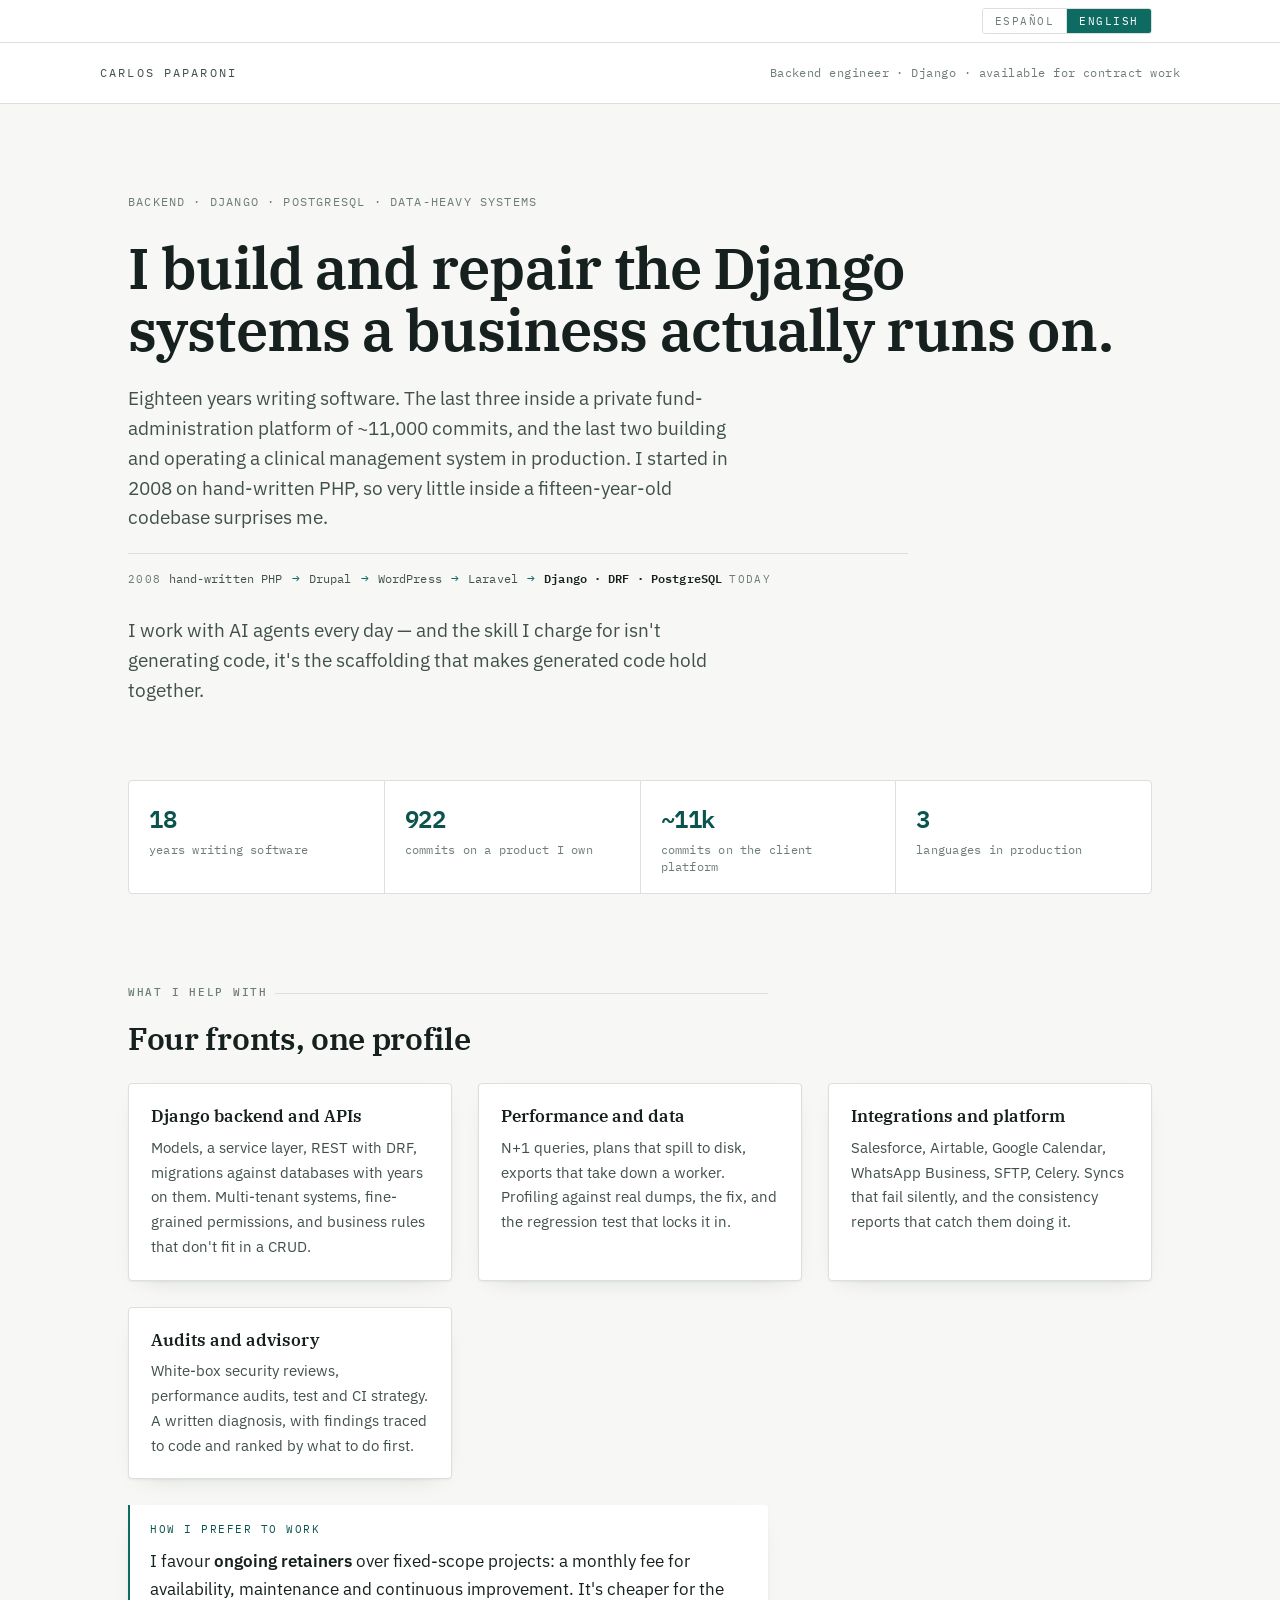
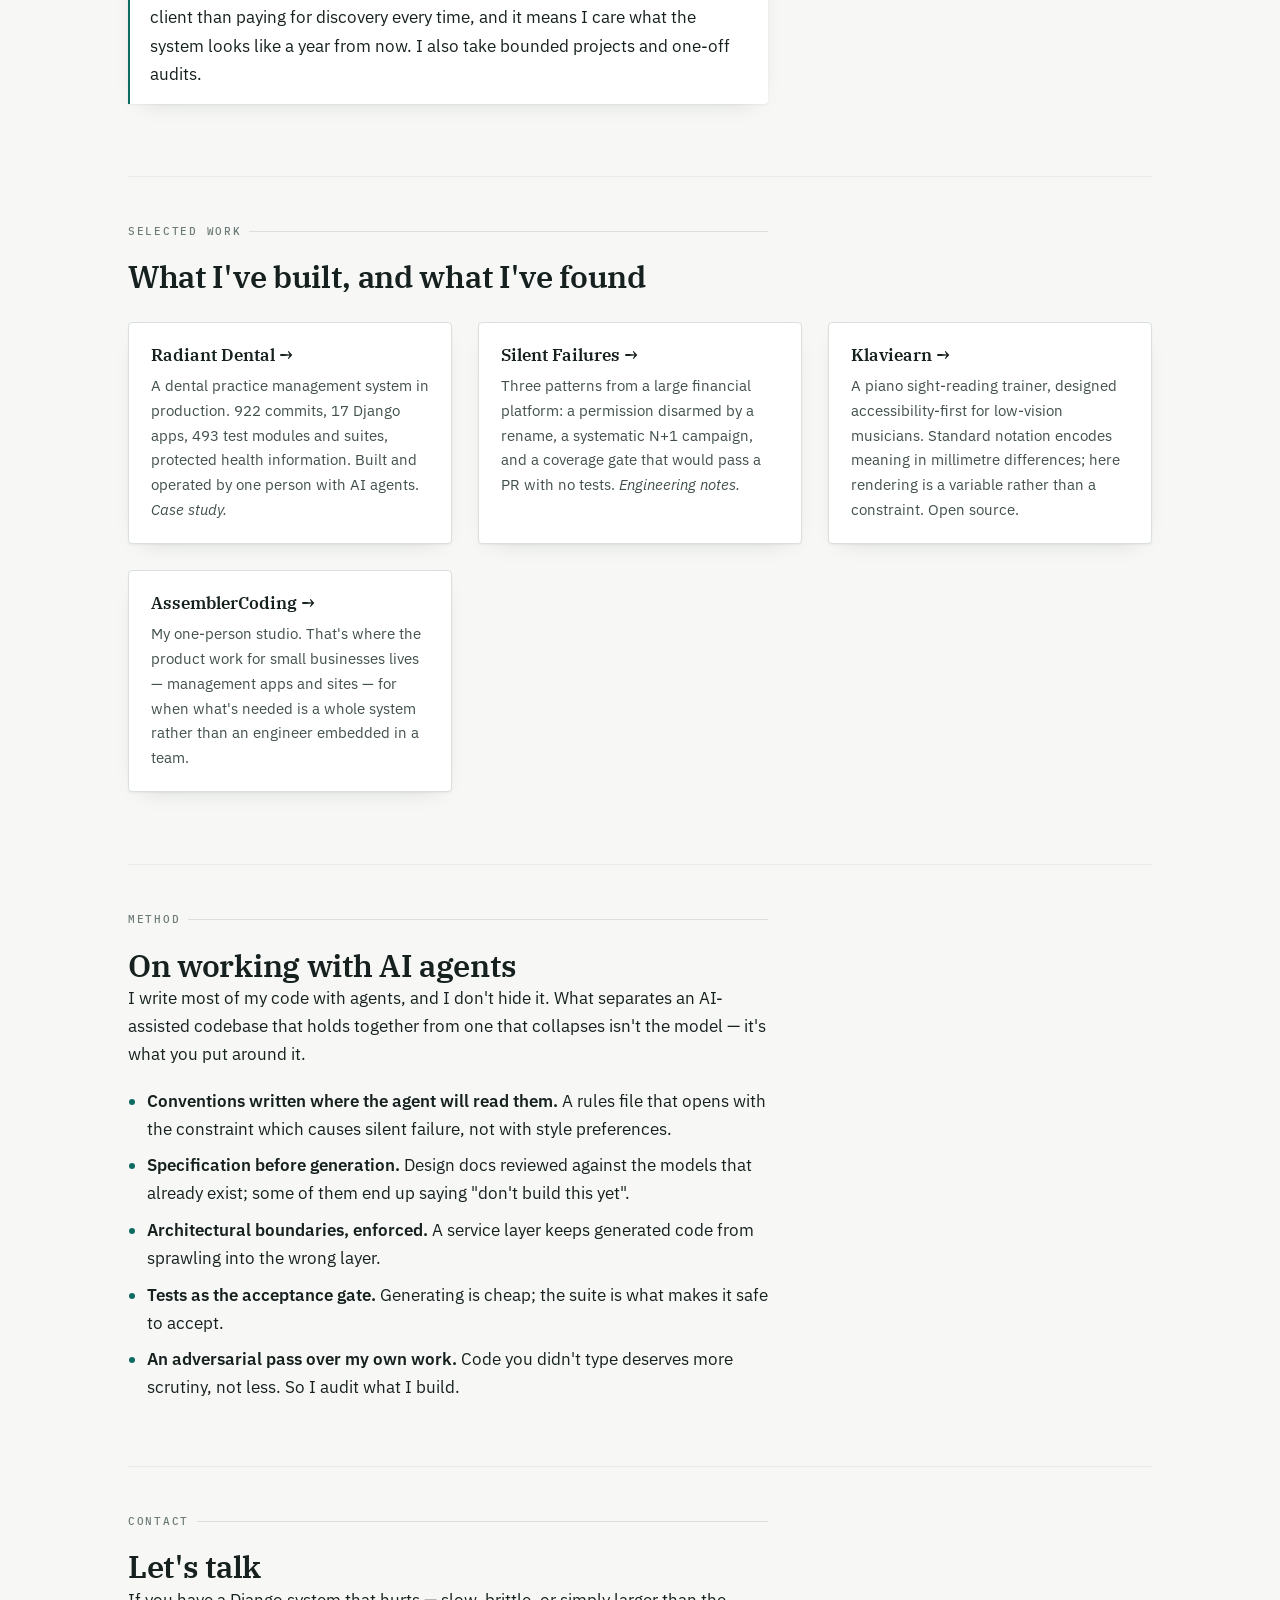
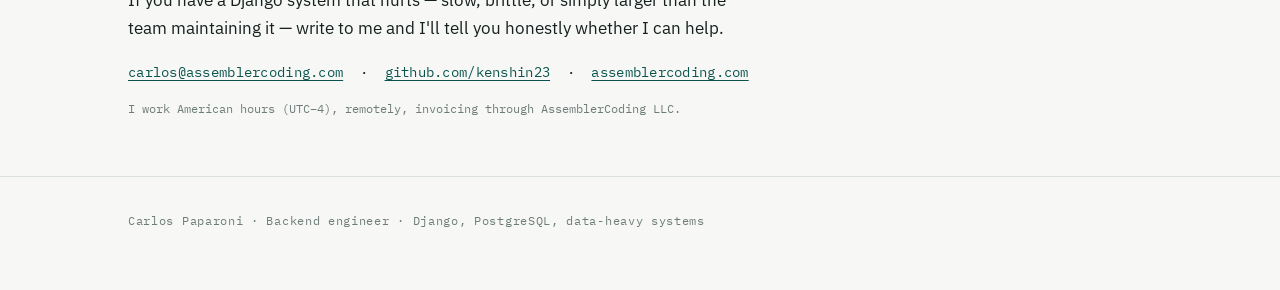
==== index.html @ 448b7d43 "Personal portfolio: site, Radiant Dental case study, Silent Failures notes" ====
<!doctype html>
<html lang="es">
<head>
<meta charset="utf-8">
<meta name="viewport" content="width=device-width, initial-scale=1">
<title>Carlos Paparoni — Ingeniero backend Django</title>
<meta name="description" content="Ingeniero backend con dieciocho años construyendo software: Django, PostgreSQL y sistemas con datos intensivos. Disponible para contratos y acompañamiento.">
<link rel="icon" href="data:image/svg+xml,%3Csvg%20xmlns%3D%22http%3A//www.w3.org/2000/svg%22%20viewBox%3D%220%200%20100%20100%22%3E%3Ctext%20y%3D%22.9em%22%20font-size%3D%2290%22%3E%E2%8C%98%3C/text%3E%3C/svg%3E">
<meta name="color-scheme" content="light dark">
<meta property="og:title" content="Carlos Paparoni — Ingeniero backend Django">
<meta property="og:description" content="Ingeniero backend con dieciocho años construyendo software: Django, PostgreSQL y sistemas con datos intensivos. Disponible para contratos y acompañamiento.">
<meta property="og:type" content="website">
<script>
(function(){var l=null;try{l=localStorage.getItem("cp-lang")||localStorage.getItem("cs-lang")||localStorage.getItem("rd-lang");}catch(e){}
document.documentElement.setAttribute("data-lang",l||((navigator.language||"es").toLowerCase().indexOf("es")===0?"es":"en"));})();
</script>
</head>
<body>
<link rel="preconnect" href="https://fonts.googleapis.com">
<link rel="preconnect" href="https://fonts.gstatic.com" crossorigin>
<link rel="stylesheet" href="https://fonts.googleapis.com/css2?family=IBM+Plex+Mono:wght@400;500;600&family=IBM+Plex+Sans:wght@400;500;600&family=IBM+Plex+Serif:ital,wght@0,400;0,600;1,400&display=swap">
<style>
:root{
  --ground:#F7F8F6; --surface:#FFFFFF; --surface-2:#EDF1EF;
  --ink:#16211F; --ink-2:#41504C; --ink-3:#6E7C79;
  --rule:#D9E0DD; --rule-soft:#E7ECEA;
  --accent:#0E6B62; --accent-ink:#0A544D; --accent-soft:#D6E7E3;
  --flag:#A2472C; --flag-soft:#F0DED7;
  --shadow:0 1px 2px rgba(22,33,31,.05), 0 8px 24px -16px rgba(22,33,31,.25);
}
@media (prefers-color-scheme:dark){
  :root:not([data-theme="light"]){
    --ground:#0D1413; --surface:#16211F; --surface-2:#1D2A28;
    --ink:#E6EEEB; --ink-2:#B2C1BD; --ink-3:#849490;
    --rule:#2A3A37; --rule-soft:#21302D;
    --accent:#6FC7B9; --accent-ink:#9BDDD2; --accent-soft:#1B3733;
    --flag:#E09B7C; --flag-soft:#3A2119;
    --shadow:0 1px 2px rgba(0,0,0,.4), 0 8px 24px -16px rgba(0,0,0,.8);
  }
}
:root[data-theme="dark"]{
  --ground:#0D1413; --surface:#16211F; --surface-2:#1D2A28;
  --ink:#E6EEEB; --ink-2:#B2C1BD; --ink-3:#849490;
  --rule:#2A3A37; --rule-soft:#21302D;
  --accent:#6FC7B9; --accent-ink:#9BDDD2; --accent-soft:#1B3733;
  --flag:#E09B7C; --flag-soft:#3A2119;
  --shadow:0 1px 2px rgba(0,0,0,.4), 0 8px 24px -16px rgba(0,0,0,.8);
}
*{box-sizing:border-box}
html{ -webkit-text-size-adjust:100% }
body{
  margin:0; background:var(--ground); color:var(--ink);
  font-family:"IBM Plex Sans",-apple-system,BlinkMacSystemFont,"Segoe UI",sans-serif;
  font-size:17px; line-height:1.65; -webkit-font-smoothing:antialiased;
}
.wrap{max-width:1080px; margin:0 auto; padding:0 28px}
.col{max-width:640px}
h1,h2,h3{font-family:"IBM Plex Serif",Georgia,serif; text-wrap:balance; margin:0}
h1{font-size:clamp(2.4rem,5.4vw,3.6rem); font-weight:600; line-height:1.08; letter-spacing:-.015em}
h2{font-size:clamp(1.5rem,2.6vw,1.95rem); font-weight:600; line-height:1.2; letter-spacing:-.01em}
h3{font-size:1.08rem; font-weight:600; line-height:1.35}
p{margin:0 0 1.1em}
a{color:var(--accent-ink); text-underline-offset:3px; text-decoration-thickness:1px}
a:focus-visible,.tooth:focus-visible{outline:2px solid var(--accent); outline-offset:3px; border-radius:2px}
strong{font-weight:600; color:var(--ink)}
.eyebrow{
  font-family:"IBM Plex Mono",ui-monospace,monospace; font-size:.68rem; font-weight:500;
  letter-spacing:.16em; text-transform:uppercase; color:var(--ink-3);
  display:flex; align-items:center; gap:.7em; margin:0 0 1.1rem;
}
.eyebrow::after{content:""; flex:1; height:1px; background:var(--rule)}
.lede{font-size:1.2rem; line-height:1.55; color:var(--ink-2)}

/* ---- header ---- */
header{border-bottom:1px solid var(--rule); background:var(--surface)}
.head-inner{display:flex; flex-wrap:wrap; gap:12px; align-items:baseline; justify-content:space-between; padding:20px 0}
.mark{font-family:"IBM Plex Mono",monospace; font-size:.74rem; letter-spacing:.18em; text-transform:uppercase; color:var(--ink-2)}
.mark b{color:var(--accent-ink); font-weight:600}
.head-meta{font-family:"IBM Plex Mono",monospace; font-size:.72rem; color:var(--ink-3); letter-spacing:.04em}

/* ---- hero ---- */
.hero{padding:76px 0 8px}
.hero h1{margin-bottom:22px}
.hero .lede{max-width:600px}
.byline{
  font-family:"IBM Plex Mono",monospace; font-size:.74rem; letter-spacing:.1em;
  text-transform:uppercase; color:var(--ink-3); margin-bottom:26px;
}

/* ---- odontogram strip ---- */
.chart{margin:52px 0 0; padding:26px 0 30px; border-top:1px solid var(--rule); border-bottom:1px solid var(--rule)}
.chart-cap{
  font-family:"IBM Plex Mono",monospace; font-size:.68rem; letter-spacing:.14em;
  text-transform:uppercase; color:var(--ink-3); margin-bottom:18px;
}
.arch{display:flex; gap:6px; overflow-x:auto; padding-bottom:6px}
.tooth{
  flex:0 0 auto; width:46px; border:1px solid var(--rule); border-radius:3px;
  background:var(--surface); padding:6px 0 5px; text-align:center;
  font-family:"IBM Plex Mono",monospace; opacity:0; transform:translateY(6px);
  animation:rise .5s cubic-bezier(.2,.7,.3,1) forwards;
}
@keyframes rise{to{opacity:1; transform:none}}
@media (prefers-reduced-motion:reduce){.tooth{animation:none; opacity:1; transform:none}}
.fdi{display:block; font-size:.7rem; color:var(--ink-3); letter-spacing:.06em}
.surf{display:grid; grid-template-columns:repeat(3,1fr); gap:1px; margin:5px 4px 0}
.surf i{height:9px; background:var(--surface-2); border-radius:1px; font-style:normal}
.tooth.marked{border-color:var(--accent); background:var(--accent-soft)}
.tooth.marked .fdi{color:var(--accent-ink)}
.tooth.marked i.on{background:var(--accent)}
.legend{
  margin-top:16px; font-family:"IBM Plex Mono",monospace; font-size:.7rem;
  color:var(--ink-3); line-height:1.8;
}
.legend b{color:var(--ink-2); font-weight:500}

/* ---- stats ---- */
.stats{display:grid; grid-template-columns:repeat(auto-fit,minmax(148px,1fr)); gap:1px; background:var(--rule); border:1px solid var(--rule); border-radius:4px; overflow:hidden; margin:44px 0}
.stat{background:var(--surface); padding:18px 20px}
.stat .n{font-family:"IBM Plex Mono",monospace; font-size:1.5rem; font-weight:600; color:var(--ink); font-variant-numeric:tabular-nums; letter-spacing:-.02em}
.stat .l{font-family:"IBM Plex Mono",monospace; font-size:.66rem; letter-spacing:.12em; text-transform:uppercase; color:var(--ink-3); margin-top:4px}

section{padding:46px 0}
section + section{border-top:1px solid var(--rule-soft)}

.note{
  border-left:2px solid var(--accent); background:var(--surface); padding:16px 20px;
  margin:26px 0; border-radius:0 4px 4px 0; box-shadow:var(--shadow);
}
.note p:last-child{margin-bottom:0}
.note .h{font-family:"IBM Plex Mono",monospace; font-size:.68rem; letter-spacing:.14em; text-transform:uppercase; color:var(--accent-ink); margin-bottom:8px}

.tblwrap{overflow-x:auto; margin:26px 0}
table{border-collapse:collapse; width:100%; font-size:.92rem; min-width:520px}
th,td{text-align:left; padding:10px 14px; border-bottom:1px solid var(--rule-soft); vertical-align:top}
th{font-family:"IBM Plex Mono",monospace; font-size:.66rem; letter-spacing:.12em; text-transform:uppercase; color:var(--ink-3); font-weight:500; border-bottom:1px solid var(--rule)}
td code{font-family:"IBM Plex Mono",monospace; font-size:.84em; color:var(--ink-2)}
.chip{
  display:inline-block; font-family:"IBM Plex Mono",monospace; font-size:.64rem;
  letter-spacing:.1em; text-transform:uppercase; padding:2px 7px; border-radius:2px;
  background:var(--accent-soft); color:var(--accent-ink); white-space:nowrap;
}
.chip.flag{background:var(--flag-soft); color:var(--flag)}

ul.tight{margin:0 0 1.1em; padding-left:1.1em}
ul.tight li{margin-bottom:.5em}
ul.tight li::marker{color:var(--accent)}

.pair{display:grid; grid-template-columns:repeat(auto-fit,minmax(250px,1fr)); gap:26px; margin:26px 0}
.card{background:var(--surface); border:1px solid var(--rule); border-radius:4px; padding:20px 22px; box-shadow:var(--shadow)}
.card h3{margin-bottom:8px}
.card p{font-size:.94rem; color:var(--ink-2); margin-bottom:0}


.figure{max-width:820px; margin:34px 0 10px}
.plate{
  background:#FFFFFF; border:1px solid var(--rule); border-radius:5px;
  padding:14px; box-shadow:var(--shadow); line-height:0;
}
.plate img{width:100%; height:auto; display:block; border-radius:2px}
.figcap{
  font-family:"IBM Plex Mono",monospace; font-size:.7rem; line-height:1.7;
  color:var(--ink-3); margin-top:12px; letter-spacing:.02em; max-width:640px;
}
.figcap b{color:var(--ink-2); font-weight:500}
footer{border-top:1px solid var(--rule); padding:34px 0 60px; color:var(--ink-3); font-size:.88rem}
footer .mono{font-family:"IBM Plex Mono",monospace; font-size:.72rem; letter-spacing:.06em}

.langbar{position:sticky; top:0; z-index:40; background:var(--surface); border-bottom:1px solid var(--rule)}
.langbar .wrap{display:flex; justify-content:flex-end; padding:8px 28px}
.langset{display:inline-flex; border:1px solid var(--rule); border-radius:3px; overflow:hidden}
.langset button{
  font-family:"IBM Plex Mono",monospace; font-size:.68rem; letter-spacing:.14em;
  text-transform:uppercase; padding:5px 12px; border:0; cursor:pointer;
  background:var(--surface); color:var(--ink-3); transition:background .15s, color .15s;
}
.langset button + button{border-left:1px solid var(--rule)}
.langset button:hover{color:var(--ink)}
.langset button[aria-pressed="true"]{background:var(--accent); color:#fff}
:root:not([data-lang="en"]) [data-langblock="en"]{display:none}
:root[data-lang="en"] [data-langblock="es"]{display:none}
@media (prefers-reduced-motion:reduce){.langset button{transition:none}}

.hero{padding:88px 0 10px}
.trajectory{
  max-width:780px;
  font-family:"IBM Plex Mono",monospace; font-size:.76rem; line-height:2.1;
  color:var(--ink-2); letter-spacing:.01em; margin:20px 0 0;
  padding:12px 0 0; border-top:1px solid var(--rule);
}
.trajectory span{color:var(--ink-3); font-size:.7rem; letter-spacing:.12em; text-transform:uppercase}
.trajectory .arrow{color:var(--accent); font-size:.8rem; letter-spacing:0; padding:0 2px}
.trajectory b{color:var(--ink); font-weight:600}
.card h3 a{color:var(--ink); text-decoration:none; display:inline-block}
.card h3 a:hover{color:var(--accent-ink); text-decoration:underline; text-decoration-thickness:1px}
.card{transition:border-color .15s}
.card:has(h3 a):hover{border-color:var(--accent)}
.contact{font-family:"IBM Plex Mono",monospace; font-size:.86rem; letter-spacing:.02em; margin-top:18px}
.contact a{color:var(--accent-ink)}
.fine{font-family:"IBM Plex Mono",monospace; font-size:.72rem; color:var(--ink-3); margin-top:14px}
.stats .n{color:var(--accent-ink)}
.stats .l{text-transform:none; letter-spacing:.02em; font-size:.72rem; line-height:1.45}
.langbar{position:sticky; top:0; z-index:40; background:var(--surface); border-bottom:1px solid var(--rule)}
.langbar .wrap{display:flex; justify-content:flex-end; padding:8px 28px}
.langset{display:inline-flex; border:1px solid var(--rule); border-radius:3px; overflow:hidden}
.langset button{font-family:"IBM Plex Mono",monospace; font-size:.68rem; letter-spacing:.14em;
  text-transform:uppercase; padding:5px 12px; border:0; cursor:pointer; background:var(--surface);
  color:var(--ink-3); transition:background .15s, color .15s}
.langset button + button{border-left:1px solid var(--rule)}
.langset button:hover{color:var(--ink)}
.langset button[aria-pressed="true"]{background:var(--accent); color:#fff}
:root:not([data-lang="en"]) [data-langblock="en"]{display:none}
:root[data-lang="en"] [data-langblock="es"]{display:none}
@media (prefers-reduced-motion:reduce){.langset button,.card{transition:none}}
</style>

<div class="langbar">
  <div class="wrap">
    <div class="langset" role="group" aria-label="Idioma / Language">
      <button type="button" data-setlang="es" aria-pressed="true" lang="es">Español</button>
      <button type="button" data-setlang="en" aria-pressed="false" lang="en">English</button>
    </div>
  </div>
</div>

<div data-langblock="es" lang="es"><header>
  <div class="wrap head-inner">
    <div class="mark">Carlos&nbsp;Paparoni</div>
    <div class="head-meta">Ingeniero backend · Django · disponible para contratos</div>
  </div>
</header>

<div class="wrap">
  <div class="hero">
    <div class="byline">Backend · Django · PostgreSQL · datos intensivos</div>
    <h1>Construyo y reparo los sistemas Django que sostienen un negocio.</h1>
    <p class="lede col">Dieciocho años escribiendo software. Los últimos tres dentro de una plataforma privada de administración de fondos de ~11.000 commits, y los últimos dos construyendo y operando un sistema de gestión clínica en producción. Empecé en 2008 con sitios en PHP, así que muy poco de lo que hay dentro de una base de código de quince años me sorprende.</p>
    <p class="trajectory col"><span>2008</span> PHP a mano <span class="arrow">→</span> Drupal <span class="arrow">→</span> WordPress <span class="arrow">→</span> Laravel <span class="arrow">→</span> <b>Django · DRF · PostgreSQL</b> <span>hoy</span></p>
    <p class="lede col" style="margin-top:22px">Trabajo con agentes de IA todos los días — y la habilidad que cobro no es generar código, sino el andamiaje que hace que ese código se sostenga.</p>
  </div>

  <div class="stats">
    <div class="stat"><div class="n">18</div><div class="l">años escribiendo software</div></div>
    <div class="stat"><div class="n">922</div><div class="l">commits en un producto propio</div></div>
    <div class="stat"><div class="n">~11k</div><div class="l">commits en la plataforma del cliente</div></div>
    <div class="stat"><div class="n">3</div><div class="l">idiomas en producción</div></div>
  </div>

  <section>
    <div class="col">
      <p class="eyebrow">En qué ayudo</p>
      <h2>Cuatro frentes, un mismo perfil</h2>
    </div>
    <div class="pair">
      <div class="card">
        <h3>Backend Django y APIs</h3>
        <p>Modelos, capa de servicios, REST con DRF, migraciones sobre bases con años encima. Sistemas multi-inquilino, permisos finos y reglas de negocio que no caben en un CRUD.</p>
      </div>
      <div class="card">
        <h3>Rendimiento y datos</h3>
        <p>Consultas N+1, planes que se derraman a disco, exportaciones que tumban un worker. Perfilado contra volcados reales, corrección y prueba de regresión que la deja asegurada.</p>
      </div>
      <div class="card">
        <h3>Integraciones y plataforma</h3>
        <p>Salesforce, Airtable, Google Calendar, WhatsApp Business, SFTP, Celery. Sincronizaciones que fallan en silencio y reportes de consistencia que las delatan.</p>
      </div>
      <div class="card">
        <h3>Auditoría y acompañamiento</h3>
        <p>Revisiones de seguridad de caja blanca, auditorías de rendimiento, estrategia de pruebas y CI. Diagnóstico por escrito, con hallazgos rastreados a código y priorizados.</p>
      </div>
    </div>
    <div class="note col">
      <div class="h">Cómo suelo trabajar</div>
      <p>Prefiero <strong>acompañamiento recurrente</strong> a proyectos cerrados: una cuota mensual por disponibilidad, mantenimiento y mejoras continuas. Es más barato para quien contrata que rehacer el descubrimiento cada vez, y hace que me importe el sistema dentro de un año. También tomo proyectos acotados y auditorías puntuales.</p>
    </div>
  </section>

  <section>
    <div class="col">
      <p class="eyebrow">Trabajo seleccionado</p>
      <h2>Qué he construido y qué he encontrado</h2>
    </div>
    <div class="pair">
      <div class="card">
        <h3><a href="/radiant-dental/">Radiant Dental →</a></h3>
        <p>Sistema de gestión de clínicas dentales en producción. 922 commits, 17 apps de Django, 493 módulos y suites de prueba, información médica protegida. Construido y operado por una sola persona con agentes de IA. <em>Caso de estudio.</em></p>
      </div>
      <div class="card">
        <h3><a href="/silent-failures/">Fallas silenciosas →</a></h3>
        <p>Tres patrones de una plataforma financiera grande: un permiso desarmado por un renombre, una campaña sistemática contra N+1, y una compuerta de cobertura que aprobaba PRs sin pruebas. <em>Notas técnicas.</em></p>
      </div>
      <div class="card">
        <h3><a href="https://github.com/kenshin23/klaviearn">Klaviearn →</a></h3>
        <p>Entrenador de lectura musical al piano, diseñado desde el inicio para músicos con baja visión. La notación tradicional codifica el significado en diferencias de milímetros; aquí el renderizado es una variable, no una restricción. Código abierto.</p>
      </div>
      <div class="card">
        <h3><a href="https://assemblercoding.com">AssemblerCoding →</a></h3>
        <p>Mi estudio de una persona. Ahí vive el trabajo de producto para pequeñas empresas — aplicaciones de gestión y sitios — cuando lo que hace falta es un sistema completo y no un ingeniero incorporado a un equipo.</p>
      </div>
    </div>
  </section>

  <section>
    <div class="col">
      <p class="eyebrow">Método</p>
      <h2>Sobre trabajar con agentes de IA</h2>
      <p>Escribo la mayor parte del código con agentes, y no lo escondo. Lo que separa una base de código asistida por IA que se sostiene de una que se desmorona no es el modelo: es lo que uno pone alrededor.</p>
      <ul class="tight">
        <li><strong>Convenciones escritas donde el agente las lee.</strong> Un archivo de reglas que empieza por la restricción que produce fallas silenciosas, no por preferencias de estilo.</li>
        <li><strong>Especificación antes de generación.</strong> Los documentos de diseño se revisan contra los modelos que ya existen; algunos terminan diciendo "todavía no construyas esto".</li>
        <li><strong>Límites arquitectónicos exigidos.</strong> Una capa de servicios evita que el código generado se desparrame a la capa equivocada.</li>
        <li><strong>Las pruebas como criterio de aceptación.</strong> Generar es barato; la suite es lo que hace seguro aceptar.</li>
        <li><strong>Una pasada adversarial sobre el trabajo propio.</strong> El código que uno no tecleó merece más escrutinio, no menos. Por eso audito lo que construyo.</li>
      </ul>
    </div>
  </section>

  <section>
    <div class="col">
      <p class="eyebrow">Contacto</p>
      <h2>Conversemos</h2>
      <p>Si tienes un sistema Django que duele — lento, frágil, o simplemente demasiado grande para el equipo que lo mantiene — escríbeme y te digo con franqueza si puedo ayudar.</p>
      <p class="contact">
        <a href="mailto:carlos@assemblercoding.com">carlos@assemblercoding.com</a> &nbsp;·&nbsp;
        <a href="https://github.com/kenshin23">github.com/kenshin23</a> &nbsp;·&nbsp;
        <a href="https://assemblercoding.com">assemblercoding.com</a>
      </p>
      <p class="fine">Trabajo en horario de América (UTC−4), remoto, con facturación a través de AssemblerCoding LLC.</p>
    </div>
  </section>
</div>

<footer>
  <div class="wrap">
    <div class="mono">Carlos Paparoni · Ingeniero backend · Django, PostgreSQL, sistemas con datos intensivos</div>
  </div>
</footer>
</div>
<div data-langblock="en" lang="en"><header>
  <div class="wrap head-inner">
    <div class="mark">Carlos&nbsp;Paparoni</div>
    <div class="head-meta">Backend engineer · Django · available for contract work</div>
  </div>
</header>

<div class="wrap">
  <div class="hero">
    <div class="byline">Backend · Django · PostgreSQL · data-heavy systems</div>
    <h1>I build and repair the Django systems a business actually runs on.</h1>
    <p class="lede col">Eighteen years writing software. The last three inside a private fund-administration platform of ~11,000 commits, and the last two building and operating a clinical management system in production. I started in 2008 on hand-written PHP, so very little inside a fifteen-year-old codebase surprises me.</p>
    <p class="trajectory col"><span>2008</span> hand-written PHP <span class="arrow">→</span> Drupal <span class="arrow">→</span> WordPress <span class="arrow">→</span> Laravel <span class="arrow">→</span> <b>Django · DRF · PostgreSQL</b> <span>today</span></p>
    <p class="lede col" style="margin-top:22px">I work with AI agents every day — and the skill I charge for isn't generating code, it's the scaffolding that makes generated code hold together.</p>
  </div>

  <div class="stats">
    <div class="stat"><div class="n">18</div><div class="l">years writing software</div></div>
    <div class="stat"><div class="n">922</div><div class="l">commits on a product I own</div></div>
    <div class="stat"><div class="n">~11k</div><div class="l">commits on the client platform</div></div>
    <div class="stat"><div class="n">3</div><div class="l">languages in production</div></div>
  </div>

  <section>
    <div class="col">
      <p class="eyebrow">What I help with</p>
      <h2>Four fronts, one profile</h2>
    </div>
    <div class="pair">
      <div class="card">
        <h3>Django backend and APIs</h3>
        <p>Models, a service layer, REST with DRF, migrations against databases with years on them. Multi-tenant systems, fine-grained permissions, and business rules that don't fit in a CRUD.</p>
      </div>
      <div class="card">
        <h3>Performance and data</h3>
        <p>N+1 queries, plans that spill to disk, exports that take down a worker. Profiling against real dumps, the fix, and the regression test that locks it in.</p>
      </div>
      <div class="card">
        <h3>Integrations and platform</h3>
        <p>Salesforce, Airtable, Google Calendar, WhatsApp Business, SFTP, Celery. Syncs that fail silently, and the consistency reports that catch them doing it.</p>
      </div>
      <div class="card">
        <h3>Audits and advisory</h3>
        <p>White-box security reviews, performance audits, test and CI strategy. A written diagnosis, with findings traced to code and ranked by what to do first.</p>
      </div>
    </div>
    <div class="note col">
      <div class="h">How I prefer to work</div>
      <p>I favour <strong>ongoing retainers</strong> over fixed-scope projects: a monthly fee for availability, maintenance and continuous improvement. It's cheaper for the client than paying for discovery every time, and it means I care what the system looks like a year from now. I also take bounded projects and one-off audits.</p>
    </div>
  </section>

  <section>
    <div class="col">
      <p class="eyebrow">Selected work</p>
      <h2>What I've built, and what I've found</h2>
    </div>
    <div class="pair">
      <div class="card">
        <h3><a href="/radiant-dental/">Radiant Dental →</a></h3>
        <p>A dental practice management system in production. 922 commits, 17 Django apps, 493 test modules and suites, protected health information. Built and operated by one person with AI agents. <em>Case study.</em></p>
      </div>
      <div class="card">
        <h3><a href="/silent-failures/">Silent Failures →</a></h3>
        <p>Three patterns from a large financial platform: a permission disarmed by a rename, a systematic N+1 campaign, and a coverage gate that would pass a PR with no tests. <em>Engineering notes.</em></p>
      </div>
      <div class="card">
        <h3><a href="https://github.com/kenshin23/klaviearn">Klaviearn →</a></h3>
        <p>A piano sight-reading trainer, designed accessibility-first for low-vision musicians. Standard notation encodes meaning in millimetre differences; here rendering is a variable rather than a constraint. Open source.</p>
      </div>
      <div class="card">
        <h3><a href="https://assemblercoding.com">AssemblerCoding →</a></h3>
        <p>My one-person studio. That's where the product work for small businesses lives — management apps and sites — for when what's needed is a whole system rather than an engineer embedded in a team.</p>
      </div>
    </div>
  </section>

  <section>
    <div class="col">
      <p class="eyebrow">Method</p>
      <h2>On working with AI agents</h2>
      <p>I write most of my code with agents, and I don't hide it. What separates an AI-assisted codebase that holds together from one that collapses isn't the model — it's what you put around it.</p>
      <ul class="tight">
        <li><strong>Conventions written where the agent will read them.</strong> A rules file that opens with the constraint which causes silent failure, not with style preferences.</li>
        <li><strong>Specification before generation.</strong> Design docs reviewed against the models that already exist; some of them end up saying "don't build this yet".</li>
        <li><strong>Architectural boundaries, enforced.</strong> A service layer keeps generated code from sprawling into the wrong layer.</li>
        <li><strong>Tests as the acceptance gate.</strong> Generating is cheap; the suite is what makes it safe to accept.</li>
        <li><strong>An adversarial pass over my own work.</strong> Code you didn't type deserves more scrutiny, not less. So I audit what I build.</li>
      </ul>
    </div>
  </section>

  <section>
    <div class="col">
      <p class="eyebrow">Contact</p>
      <h2>Let's talk</h2>
      <p>If you have a Django system that hurts — slow, brittle, or simply larger than the team maintaining it — write to me and I'll tell you honestly whether I can help.</p>
      <p class="contact">
        <a href="mailto:carlos@assemblercoding.com">carlos@assemblercoding.com</a> &nbsp;·&nbsp;
        <a href="https://github.com/kenshin23">github.com/kenshin23</a> &nbsp;·&nbsp;
        <a href="https://assemblercoding.com">assemblercoding.com</a>
      </p>
      <p class="fine">I work American hours (UTC−4), remotely, invoicing through AssemblerCoding LLC.</p>
    </div>
  </section>
</div>

<footer>
  <div class="wrap">
    <div class="mono">Carlos Paparoni · Backend engineer · Django, PostgreSQL, data-heavy systems</div>
  </div>
</footer>
</div>

<script>
(function () {
  var root = document.documentElement, KEY = "cp-lang";
  function apply(lang) {
    root.setAttribute("data-lang", lang);
    root.setAttribute("lang", lang);
    document.querySelectorAll("[data-setlang]").forEach(function (b) {
      b.setAttribute("aria-pressed", String(b.dataset.setlang === lang));
    });
  }
  var saved = null;
  try { saved = localStorage.getItem(KEY); } catch (e) {}
  apply(saved || ((navigator.language || "es").toLowerCase().indexOf("es") === 0 ? "es" : "en"));
  document.querySelectorAll("[data-setlang]").forEach(function (b) {
    b.addEventListener("click", function () {
      apply(b.dataset.setlang);
      try { localStorage.setItem(KEY, b.dataset.setlang); } catch (e) {}
      window.scrollTo({ top: 0, behavior: "instant" });
    });
  });
})();
</script>

</body>
</html>
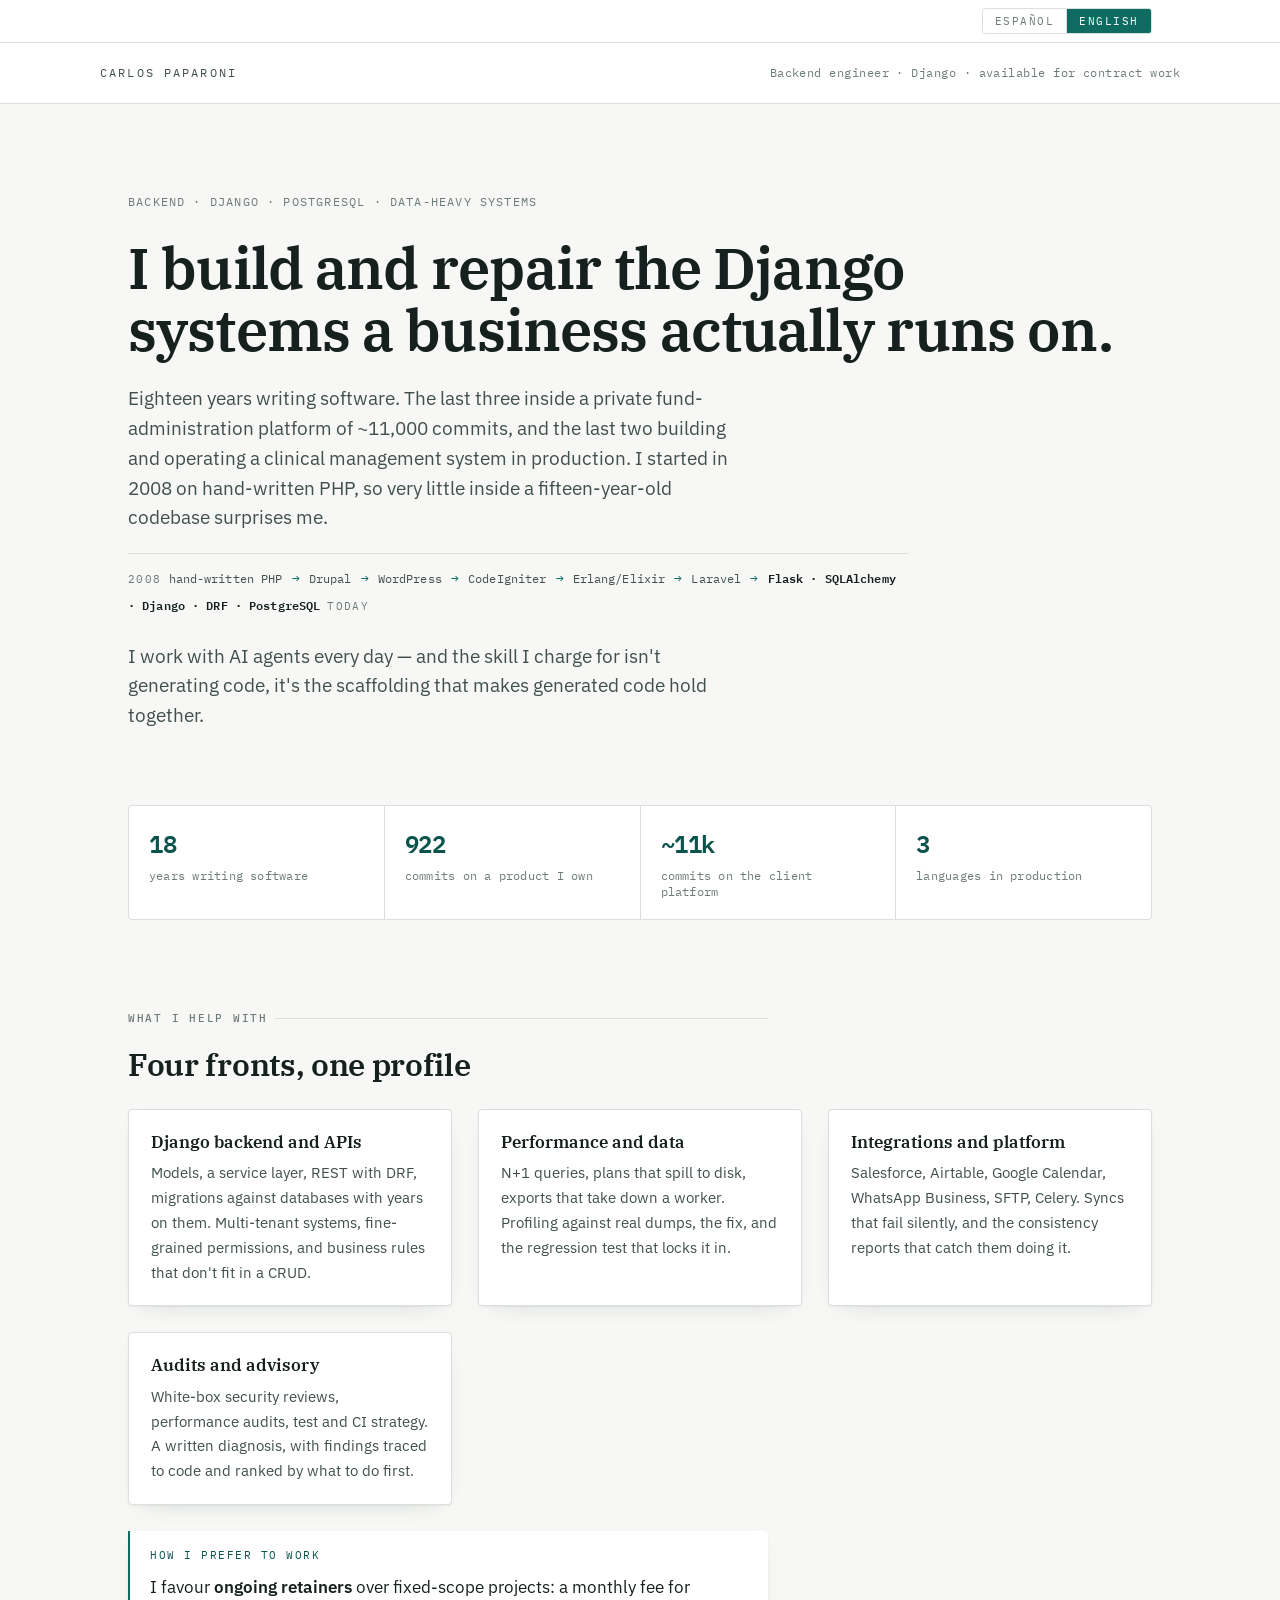
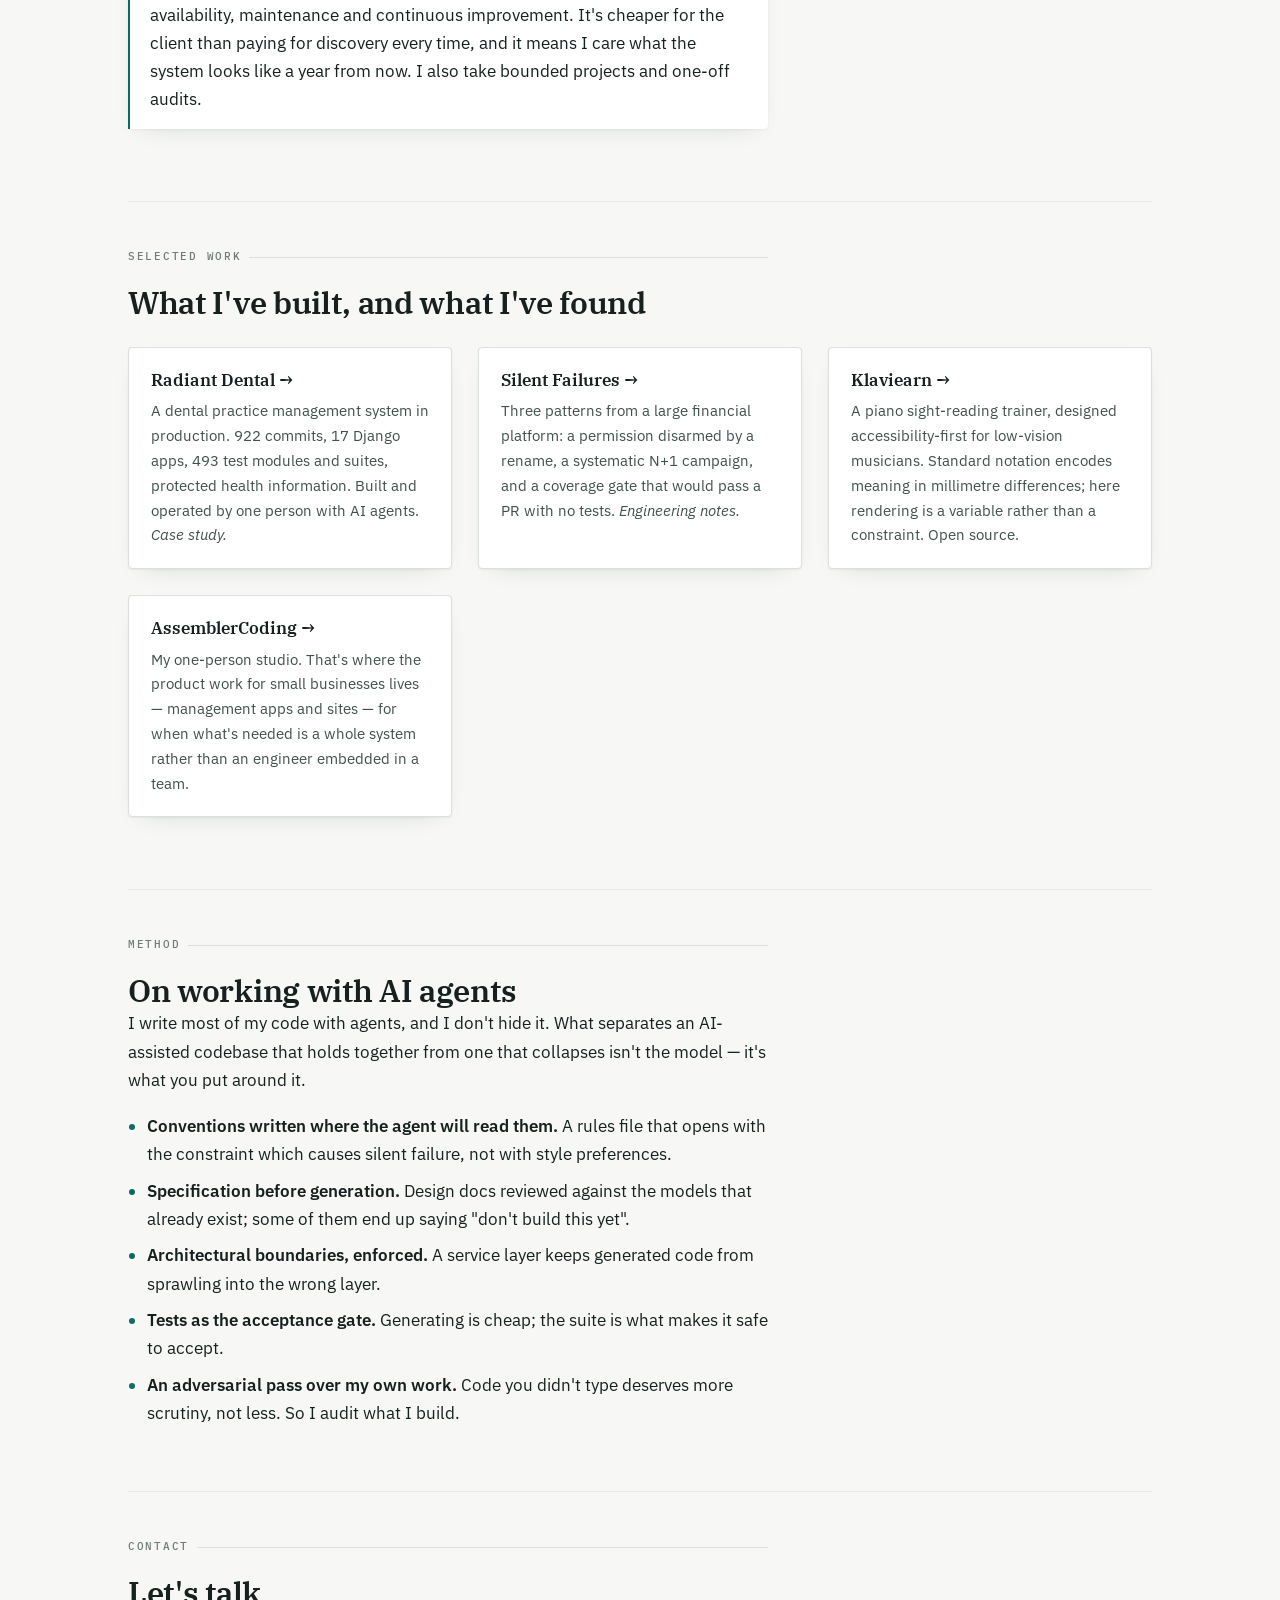
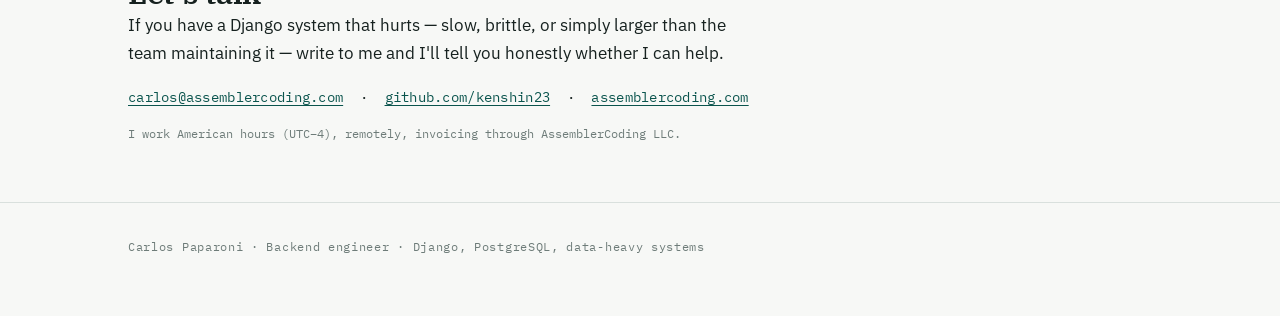
==== commit b323dd68: "Update trajectory descriptions in index.html" ====
--- a/index.html
+++ b/index.html
@@ -235,7 +235,7 @@
     <div class="byline">Backend · Django · PostgreSQL · datos intensivos</div>
     <h1>Construyo y reparo los sistemas Django que sostienen un negocio.</h1>
     <p class="lede col">Dieciocho años escribiendo software. Los últimos tres dentro de una plataforma privada de administración de fondos de ~11.000 commits, y los últimos dos construyendo y operando un sistema de gestión clínica en producción. Empecé en 2008 con sitios en PHP, así que muy poco de lo que hay dentro de una base de código de quince años me sorprende.</p>
-    <p class="trajectory col"><span>2008</span> PHP a mano <span class="arrow">→</span> Drupal <span class="arrow">→</span> WordPress <span class="arrow">→</span> Laravel <span class="arrow">→</span> <b>Django · DRF · PostgreSQL</b> <span>hoy</span></p>
+    <p class="trajectory col"><span>2008</span> PHP a mano <span class="arrow">→</span> Drupal <span class="arrow">→</span> WordPress <span class="arrow">→</span> CodeIgniter <span class="arrow">→</span> Erlang/Elixir <span class="arrow">→</span> Laravel <span class="arrow">→</span> <b>Flask · SQLAlchemy · Django · DRF · PostgreSQL</b> <span>hoy</span></p>
     <p class="lede col" style="margin-top:22px">Trabajo con agentes de IA todos los días — y la habilidad que cobro no es generar código, sino el andamiaje que hace que ese código se sostenga.</p>
   </div>
 
@@ -348,7 +348,7 @@
     <div class="byline">Backend · Django · PostgreSQL · data-heavy systems</div>
     <h1>I build and repair the Django systems a business actually runs on.</h1>
     <p class="lede col">Eighteen years writing software. The last three inside a private fund-administration platform of ~11,000 commits, and the last two building and operating a clinical management system in production. I started in 2008 on hand-written PHP, so very little inside a fifteen-year-old codebase surprises me.</p>
-    <p class="trajectory col"><span>2008</span> hand-written PHP <span class="arrow">→</span> Drupal <span class="arrow">→</span> WordPress <span class="arrow">→</span> Laravel <span class="arrow">→</span> <b>Django · DRF · PostgreSQL</b> <span>today</span></p>
+    <p class="trajectory col"><span>2008</span> hand-written PHP <span class="arrow">→</span> Drupal <span class="arrow">→</span> WordPress <span class="arrow">→</span> CodeIgniter <span class="arrow">→</span> Erlang/Elixir <span class="arrow">→</span> Laravel <span class="arrow">→</span> <b>Flask · SQLAlchemy · Django · DRF · PostgreSQL</b> <span>today</span></p>
     <p class="lede col" style="margin-top:22px">I work with AI agents every day — and the skill I charge for isn't generating code, it's the scaffolding that makes generated code hold together.</p>
   </div>
 
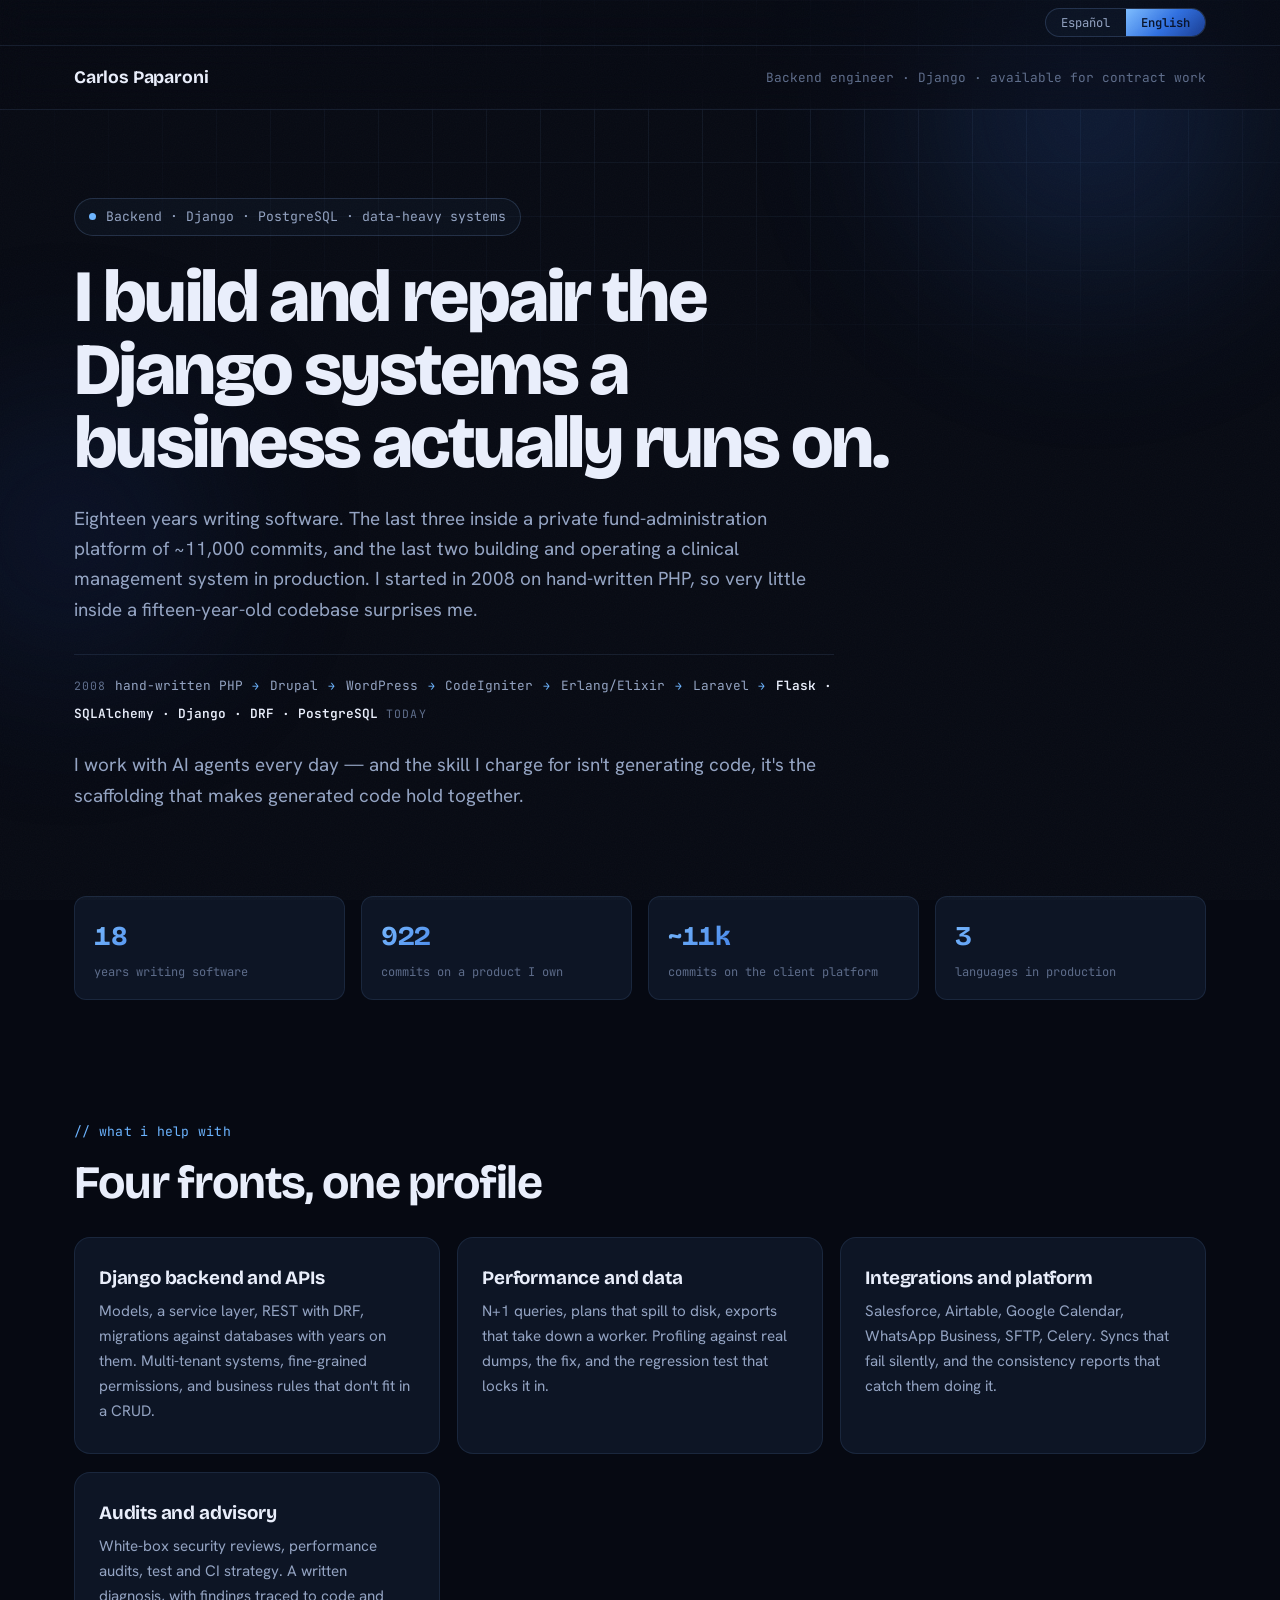
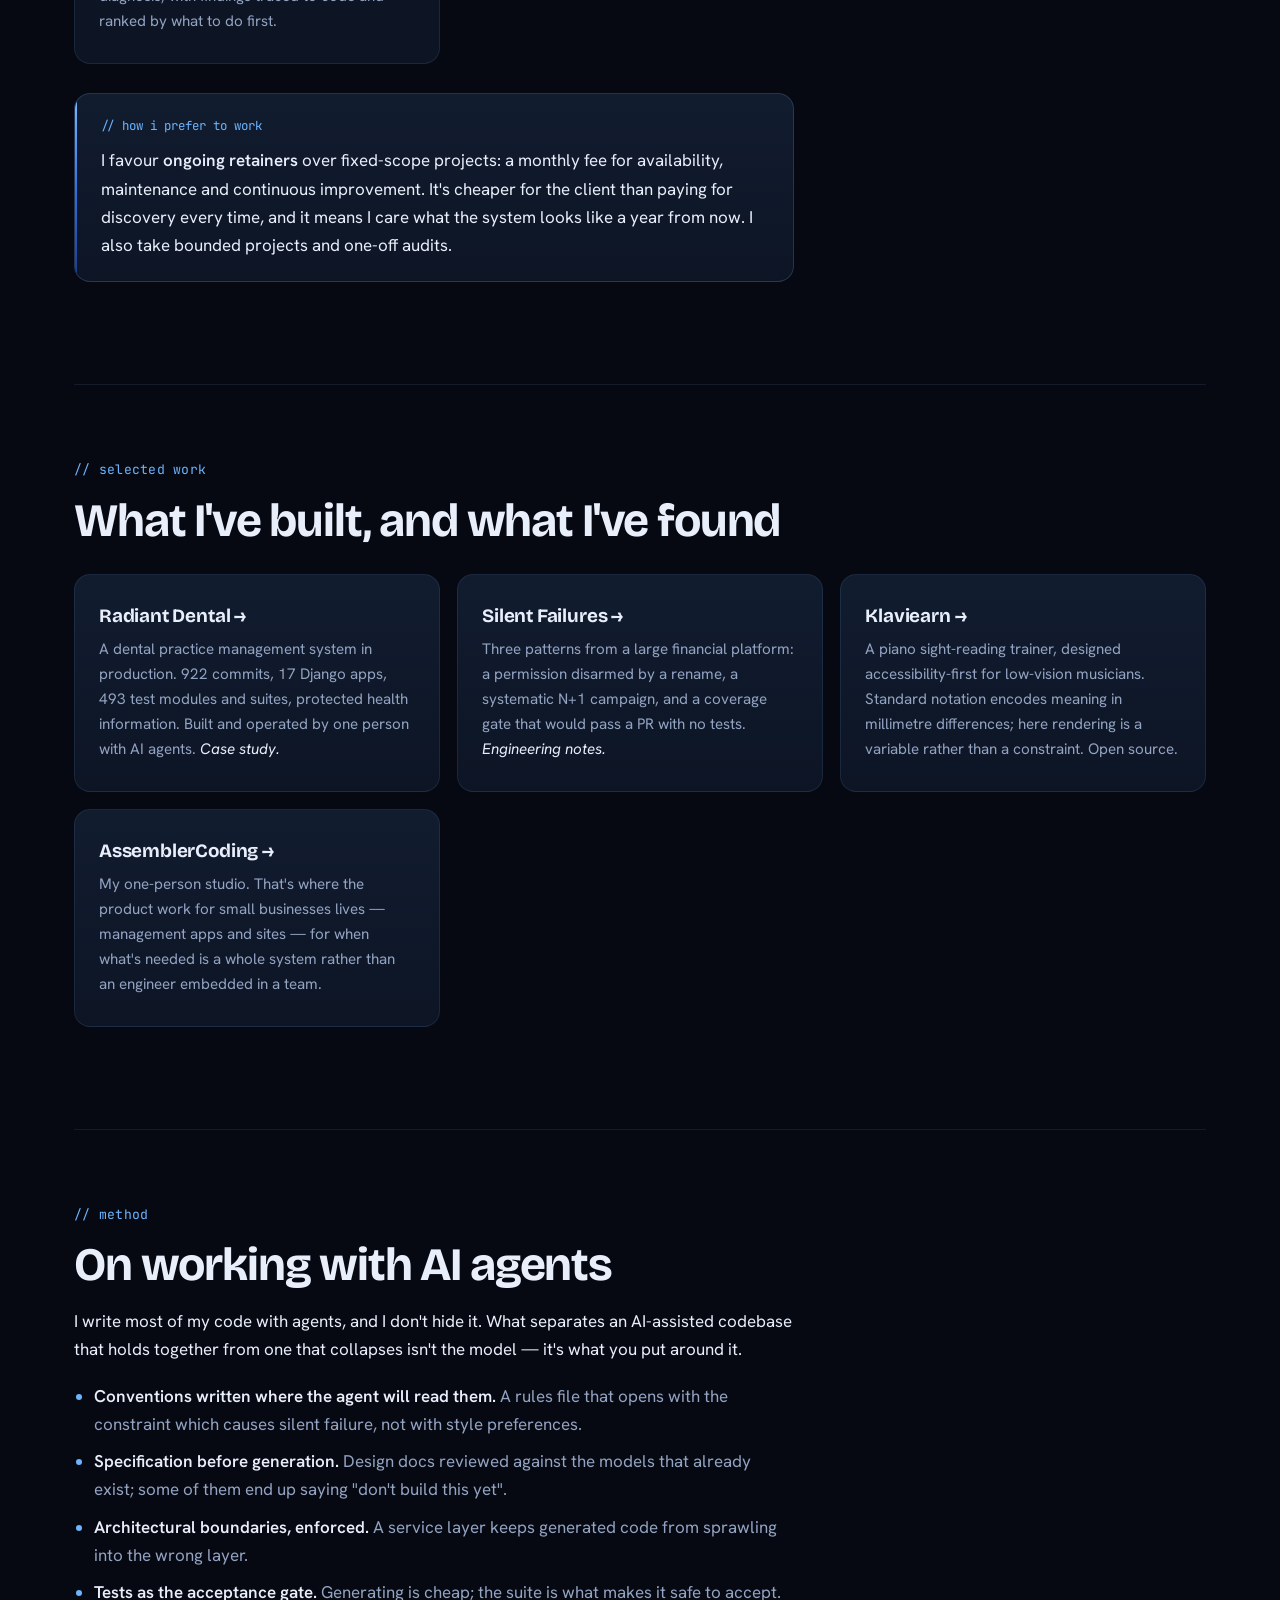
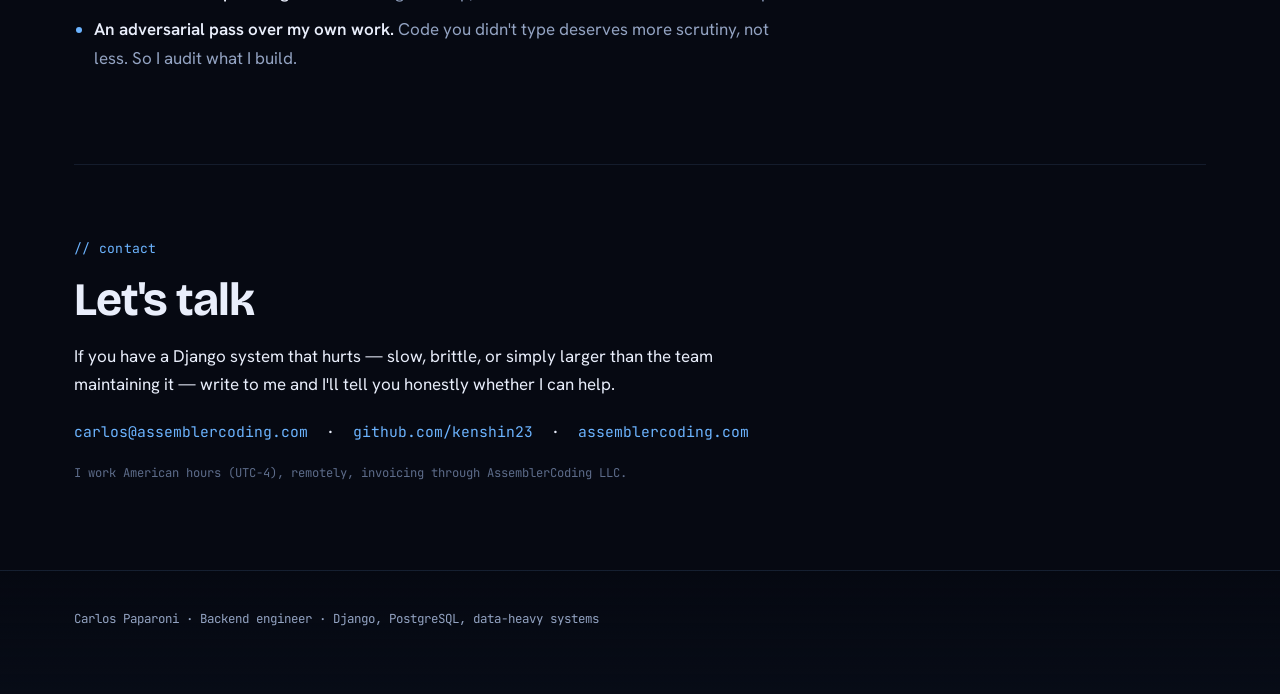
==== commit 8ad02b4c: "Restyle on the AssemblerCoding system; unify hero measure; update trajectory" ====
--- a/index.html
+++ b/index.html
@@ -6,7 +6,8 @@
 <title>Carlos Paparoni — Ingeniero backend Django</title>
 <meta name="description" content="Ingeniero backend con dieciocho años construyendo software: Django, PostgreSQL y sistemas con datos intensivos. Disponible para contratos y acompañamiento.">
 <link rel="icon" href="data:image/svg+xml,%3Csvg%20xmlns%3D%22http%3A//www.w3.org/2000/svg%22%20viewBox%3D%220%200%20100%20100%22%3E%3Ctext%20y%3D%22.9em%22%20font-size%3D%2290%22%3E%E2%8C%98%3C/text%3E%3C/svg%3E">
-<meta name="color-scheme" content="light dark">
+<meta name="color-scheme" content="dark">
+<meta name="theme-color" content="#060912">
 <meta property="og:title" content="Carlos Paparoni — Ingeniero backend Django">
 <meta property="og:description" content="Ingeniero backend con dieciocho años construyendo software: Django, PostgreSQL y sistemas con datos intensivos. Disponible para contratos y acompañamiento.">
 <meta property="og:type" content="website">
@@ -14,205 +15,14 @@
 (function(){var l=null;try{l=localStorage.getItem("cp-lang")||localStorage.getItem("cs-lang")||localStorage.getItem("rd-lang");}catch(e){}
 document.documentElement.setAttribute("data-lang",l||((navigator.language||"es").toLowerCase().indexOf("es")===0?"es":"en"));})();
 </script>
+<link rel="preconnect" href="https://fonts.googleapis.com">
+<link rel="preconnect" href="https://fonts.gstatic.com" crossorigin>
+<link rel="stylesheet" href="https://fonts.googleapis.com/css2?family=Bricolage+Grotesque:opsz,wght@12..96,400;12..96,600;12..96,700;12..96,800&family=Hanken+Grotesk:wght@400;500;600;700&family=JetBrains+Mono:wght@400;500;600&display=swap">
+<link rel="stylesheet" href="/assets/site.css">
 </head>
 <body>
-<link rel="preconnect" href="https://fonts.googleapis.com">
-<link rel="preconnect" href="https://fonts.gstatic.com" crossorigin>
-<link rel="stylesheet" href="https://fonts.googleapis.com/css2?family=IBM+Plex+Mono:wght@400;500;600&family=IBM+Plex+Sans:wght@400;500;600&family=IBM+Plex+Serif:ital,wght@0,400;0,600;1,400&display=swap">
-<style>
-:root{
-  --ground:#F7F8F6; --surface:#FFFFFF; --surface-2:#EDF1EF;
-  --ink:#16211F; --ink-2:#41504C; --ink-3:#6E7C79;
-  --rule:#D9E0DD; --rule-soft:#E7ECEA;
-  --accent:#0E6B62; --accent-ink:#0A544D; --accent-soft:#D6E7E3;
-  --flag:#A2472C; --flag-soft:#F0DED7;
-  --shadow:0 1px 2px rgba(22,33,31,.05), 0 8px 24px -16px rgba(22,33,31,.25);
-}
-@media (prefers-color-scheme:dark){
-  :root:not([data-theme="light"]){
-    --ground:#0D1413; --surface:#16211F; --surface-2:#1D2A28;
-    --ink:#E6EEEB; --ink-2:#B2C1BD; --ink-3:#849490;
-    --rule:#2A3A37; --rule-soft:#21302D;
-    --accent:#6FC7B9; --accent-ink:#9BDDD2; --accent-soft:#1B3733;
-    --flag:#E09B7C; --flag-soft:#3A2119;
-    --shadow:0 1px 2px rgba(0,0,0,.4), 0 8px 24px -16px rgba(0,0,0,.8);
-  }
-}
-:root[data-theme="dark"]{
-  --ground:#0D1413; --surface:#16211F; --surface-2:#1D2A28;
-  --ink:#E6EEEB; --ink-2:#B2C1BD; --ink-3:#849490;
-  --rule:#2A3A37; --rule-soft:#21302D;
-  --accent:#6FC7B9; --accent-ink:#9BDDD2; --accent-soft:#1B3733;
-  --flag:#E09B7C; --flag-soft:#3A2119;
-  --shadow:0 1px 2px rgba(0,0,0,.4), 0 8px 24px -16px rgba(0,0,0,.8);
-}
-*{box-sizing:border-box}
-html{ -webkit-text-size-adjust:100% }
-body{
-  margin:0; background:var(--ground); color:var(--ink);
-  font-family:"IBM Plex Sans",-apple-system,BlinkMacSystemFont,"Segoe UI",sans-serif;
-  font-size:17px; line-height:1.65; -webkit-font-smoothing:antialiased;
-}
-.wrap{max-width:1080px; margin:0 auto; padding:0 28px}
-.col{max-width:640px}
-h1,h2,h3{font-family:"IBM Plex Serif",Georgia,serif; text-wrap:balance; margin:0}
-h1{font-size:clamp(2.4rem,5.4vw,3.6rem); font-weight:600; line-height:1.08; letter-spacing:-.015em}
-h2{font-size:clamp(1.5rem,2.6vw,1.95rem); font-weight:600; line-height:1.2; letter-spacing:-.01em}
-h3{font-size:1.08rem; font-weight:600; line-height:1.35}
-p{margin:0 0 1.1em}
-a{color:var(--accent-ink); text-underline-offset:3px; text-decoration-thickness:1px}
-a:focus-visible,.tooth:focus-visible{outline:2px solid var(--accent); outline-offset:3px; border-radius:2px}
-strong{font-weight:600; color:var(--ink)}
-.eyebrow{
-  font-family:"IBM Plex Mono",ui-monospace,monospace; font-size:.68rem; font-weight:500;
-  letter-spacing:.16em; text-transform:uppercase; color:var(--ink-3);
-  display:flex; align-items:center; gap:.7em; margin:0 0 1.1rem;
-}
-.eyebrow::after{content:""; flex:1; height:1px; background:var(--rule)}
-.lede{font-size:1.2rem; line-height:1.55; color:var(--ink-2)}
-
-/* ---- header ---- */
-header{border-bottom:1px solid var(--rule); background:var(--surface)}
-.head-inner{display:flex; flex-wrap:wrap; gap:12px; align-items:baseline; justify-content:space-between; padding:20px 0}
-.mark{font-family:"IBM Plex Mono",monospace; font-size:.74rem; letter-spacing:.18em; text-transform:uppercase; color:var(--ink-2)}
-.mark b{color:var(--accent-ink); font-weight:600}
-.head-meta{font-family:"IBM Plex Mono",monospace; font-size:.72rem; color:var(--ink-3); letter-spacing:.04em}
-
-/* ---- hero ---- */
-.hero{padding:76px 0 8px}
-.hero h1{margin-bottom:22px}
-.hero .lede{max-width:600px}
-.byline{
-  font-family:"IBM Plex Mono",monospace; font-size:.74rem; letter-spacing:.1em;
-  text-transform:uppercase; color:var(--ink-3); margin-bottom:26px;
-}
-
-/* ---- odontogram strip ---- */
-.chart{margin:52px 0 0; padding:26px 0 30px; border-top:1px solid var(--rule); border-bottom:1px solid var(--rule)}
-.chart-cap{
-  font-family:"IBM Plex Mono",monospace; font-size:.68rem; letter-spacing:.14em;
-  text-transform:uppercase; color:var(--ink-3); margin-bottom:18px;
-}
-.arch{display:flex; gap:6px; overflow-x:auto; padding-bottom:6px}
-.tooth{
-  flex:0 0 auto; width:46px; border:1px solid var(--rule); border-radius:3px;
-  background:var(--surface); padding:6px 0 5px; text-align:center;
-  font-family:"IBM Plex Mono",monospace; opacity:0; transform:translateY(6px);
-  animation:rise .5s cubic-bezier(.2,.7,.3,1) forwards;
-}
-@keyframes rise{to{opacity:1; transform:none}}
-@media (prefers-reduced-motion:reduce){.tooth{animation:none; opacity:1; transform:none}}
-.fdi{display:block; font-size:.7rem; color:var(--ink-3); letter-spacing:.06em}
-.surf{display:grid; grid-template-columns:repeat(3,1fr); gap:1px; margin:5px 4px 0}
-.surf i{height:9px; background:var(--surface-2); border-radius:1px; font-style:normal}
-.tooth.marked{border-color:var(--accent); background:var(--accent-soft)}
-.tooth.marked .fdi{color:var(--accent-ink)}
-.tooth.marked i.on{background:var(--accent)}
-.legend{
-  margin-top:16px; font-family:"IBM Plex Mono",monospace; font-size:.7rem;
-  color:var(--ink-3); line-height:1.8;
-}
-.legend b{color:var(--ink-2); font-weight:500}
-
-/* ---- stats ---- */
-.stats{display:grid; grid-template-columns:repeat(auto-fit,minmax(148px,1fr)); gap:1px; background:var(--rule); border:1px solid var(--rule); border-radius:4px; overflow:hidden; margin:44px 0}
-.stat{background:var(--surface); padding:18px 20px}
-.stat .n{font-family:"IBM Plex Mono",monospace; font-size:1.5rem; font-weight:600; color:var(--ink); font-variant-numeric:tabular-nums; letter-spacing:-.02em}
-.stat .l{font-family:"IBM Plex Mono",monospace; font-size:.66rem; letter-spacing:.12em; text-transform:uppercase; color:var(--ink-3); margin-top:4px}
-
-section{padding:46px 0}
-section + section{border-top:1px solid var(--rule-soft)}
-
-.note{
-  border-left:2px solid var(--accent); background:var(--surface); padding:16px 20px;
-  margin:26px 0; border-radius:0 4px 4px 0; box-shadow:var(--shadow);
-}
-.note p:last-child{margin-bottom:0}
-.note .h{font-family:"IBM Plex Mono",monospace; font-size:.68rem; letter-spacing:.14em; text-transform:uppercase; color:var(--accent-ink); margin-bottom:8px}
-
-.tblwrap{overflow-x:auto; margin:26px 0}
-table{border-collapse:collapse; width:100%; font-size:.92rem; min-width:520px}
-th,td{text-align:left; padding:10px 14px; border-bottom:1px solid var(--rule-soft); vertical-align:top}
-th{font-family:"IBM Plex Mono",monospace; font-size:.66rem; letter-spacing:.12em; text-transform:uppercase; color:var(--ink-3); font-weight:500; border-bottom:1px solid var(--rule)}
-td code{font-family:"IBM Plex Mono",monospace; font-size:.84em; color:var(--ink-2)}
-.chip{
-  display:inline-block; font-family:"IBM Plex Mono",monospace; font-size:.64rem;
-  letter-spacing:.1em; text-transform:uppercase; padding:2px 7px; border-radius:2px;
-  background:var(--accent-soft); color:var(--accent-ink); white-space:nowrap;
-}
-.chip.flag{background:var(--flag-soft); color:var(--flag)}
-
-ul.tight{margin:0 0 1.1em; padding-left:1.1em}
-ul.tight li{margin-bottom:.5em}
-ul.tight li::marker{color:var(--accent)}
-
-.pair{display:grid; grid-template-columns:repeat(auto-fit,minmax(250px,1fr)); gap:26px; margin:26px 0}
-.card{background:var(--surface); border:1px solid var(--rule); border-radius:4px; padding:20px 22px; box-shadow:var(--shadow)}
-.card h3{margin-bottom:8px}
-.card p{font-size:.94rem; color:var(--ink-2); margin-bottom:0}
-
-
-.figure{max-width:820px; margin:34px 0 10px}
-.plate{
-  background:#FFFFFF; border:1px solid var(--rule); border-radius:5px;
-  padding:14px; box-shadow:var(--shadow); line-height:0;
-}
-.plate img{width:100%; height:auto; display:block; border-radius:2px}
-.figcap{
-  font-family:"IBM Plex Mono",monospace; font-size:.7rem; line-height:1.7;
-  color:var(--ink-3); margin-top:12px; letter-spacing:.02em; max-width:640px;
-}
-.figcap b{color:var(--ink-2); font-weight:500}
-footer{border-top:1px solid var(--rule); padding:34px 0 60px; color:var(--ink-3); font-size:.88rem}
-footer .mono{font-family:"IBM Plex Mono",monospace; font-size:.72rem; letter-spacing:.06em}
-
-.langbar{position:sticky; top:0; z-index:40; background:var(--surface); border-bottom:1px solid var(--rule)}
-.langbar .wrap{display:flex; justify-content:flex-end; padding:8px 28px}
-.langset{display:inline-flex; border:1px solid var(--rule); border-radius:3px; overflow:hidden}
-.langset button{
-  font-family:"IBM Plex Mono",monospace; font-size:.68rem; letter-spacing:.14em;
-  text-transform:uppercase; padding:5px 12px; border:0; cursor:pointer;
-  background:var(--surface); color:var(--ink-3); transition:background .15s, color .15s;
-}
-.langset button + button{border-left:1px solid var(--rule)}
-.langset button:hover{color:var(--ink)}
-.langset button[aria-pressed="true"]{background:var(--accent); color:#fff}
-:root:not([data-lang="en"]) [data-langblock="en"]{display:none}
-:root[data-lang="en"] [data-langblock="es"]{display:none}
-@media (prefers-reduced-motion:reduce){.langset button{transition:none}}
-
-.hero{padding:88px 0 10px}
-.trajectory{
-  max-width:780px;
-  font-family:"IBM Plex Mono",monospace; font-size:.76rem; line-height:2.1;
-  color:var(--ink-2); letter-spacing:.01em; margin:20px 0 0;
-  padding:12px 0 0; border-top:1px solid var(--rule);
-}
-.trajectory span{color:var(--ink-3); font-size:.7rem; letter-spacing:.12em; text-transform:uppercase}
-.trajectory .arrow{color:var(--accent); font-size:.8rem; letter-spacing:0; padding:0 2px}
-.trajectory b{color:var(--ink); font-weight:600}
-.card h3 a{color:var(--ink); text-decoration:none; display:inline-block}
-.card h3 a:hover{color:var(--accent-ink); text-decoration:underline; text-decoration-thickness:1px}
-.card{transition:border-color .15s}
-.card:has(h3 a):hover{border-color:var(--accent)}
-.contact{font-family:"IBM Plex Mono",monospace; font-size:.86rem; letter-spacing:.02em; margin-top:18px}
-.contact a{color:var(--accent-ink)}
-.fine{font-family:"IBM Plex Mono",monospace; font-size:.72rem; color:var(--ink-3); margin-top:14px}
-.stats .n{color:var(--accent-ink)}
-.stats .l{text-transform:none; letter-spacing:.02em; font-size:.72rem; line-height:1.45}
-.langbar{position:sticky; top:0; z-index:40; background:var(--surface); border-bottom:1px solid var(--rule)}
-.langbar .wrap{display:flex; justify-content:flex-end; padding:8px 28px}
-.langset{display:inline-flex; border:1px solid var(--rule); border-radius:3px; overflow:hidden}
-.langset button{font-family:"IBM Plex Mono",monospace; font-size:.68rem; letter-spacing:.14em;
-  text-transform:uppercase; padding:5px 12px; border:0; cursor:pointer; background:var(--surface);
-  color:var(--ink-3); transition:background .15s, color .15s}
-.langset button + button{border-left:1px solid var(--rule)}
-.langset button:hover{color:var(--ink)}
-.langset button[aria-pressed="true"]{background:var(--accent); color:#fff}
-:root:not([data-lang="en"]) [data-langblock="en"]{display:none}
-:root[data-lang="en"] [data-langblock="es"]{display:none}
-@media (prefers-reduced-motion:reduce){.langset button,.card{transition:none}}
-</style>
+<div class="page-bg"><div class="grid-lines"></div><div class="glow glow-a"></div><div class="glow glow-b"></div></div>
+<div class="grain" aria-hidden="true"></div>
 
 <div class="langbar">
   <div class="wrap">
--- a/assets/site.css
+++ b/assets/site.css
@@ -0,0 +1,238 @@
+/* ============================================================
+   carlos.assemblercoding.com
+   Visual system inherited from assemblercoding.com — dark,
+   technical, AI-native studio. Single-theme by intent.
+   ============================================================ */
+
+:root{
+  --ink:#060912; --ink-2:#080d18; --panel:#0d1525; --panel-2:#111c2f;
+  --line:rgba(120,160,220,.13); --line-2:rgba(120,160,220,.22);
+  --sky:#6cb4ff; --azure:#3b82f6; --royal:#2563eb; --deep:#173a8f;
+  --text:#e9eefb; --muted:#93a3c2; --faint:#5d6c8a;
+  --grad:linear-gradient(135deg,#7cbcff 0%,#2f6fe0 52%,#173a8f 100%);
+  --grad-soft:linear-gradient(135deg,rgba(124,188,255,.16),rgba(23,58,143,.12));
+  --maxw:1180px; --r:16px; --ease:cubic-bezier(.2,.7,.2,1);
+  --font-display:"Bricolage Grotesque","Hanken Grotesk",sans-serif;
+  --font-body:"Hanken Grotesk",system-ui,sans-serif;
+  --font-mono:"JetBrains Mono",ui-monospace,monospace;
+}
+
+*{box-sizing:border-box; margin:0; padding:0}
+html{scroll-behavior:smooth; -webkit-text-size-adjust:100%}
+body{
+  font-family:var(--font-body); background:var(--ink); color:var(--text);
+  line-height:1.65; font-size:17px; -webkit-font-smoothing:antialiased; overflow-x:hidden;
+}
+::selection{background:rgba(108,180,255,.28)}
+a{color:var(--sky); text-decoration:none}
+a:hover{color:#9cc6ff}
+a:focus-visible,button:focus-visible{outline:2px solid var(--sky); outline-offset:3px; border-radius:4px}
+strong{font-weight:600; color:var(--text)}
+em{color:var(--text)}
+
+/* grain + ambient glow, straight from the studio site */
+.grain{
+  position:fixed; inset:0; z-index:100; pointer-events:none;
+  opacity:.035; mix-blend-mode:screen;
+  background-image:url("data:image/svg+xml,%3Csvg xmlns='http://www.w3.org/2000/svg' width='160' height='160'%3E%3Cfilter id='n'%3E%3CfeTurbulence type='fractalNoise' baseFrequency='.85' numOctaves='2'/%3E%3C/filter%3E%3Crect width='100%25' height='100%25' filter='url(%23n)'/%3E%3C/svg%3E");
+}
+.page-bg{position:fixed; inset:0; z-index:-1; pointer-events:none; overflow:hidden}
+.grid-lines{
+  position:absolute; inset:0;
+  background-image:linear-gradient(var(--line) 1px,transparent 1px),
+                   linear-gradient(90deg,var(--line) 1px,transparent 1px);
+  background-size:54px 54px;
+  -webkit-mask-image:radial-gradient(ellipse 90% 60% at 60% 0%,#000 0%,transparent 75%);
+          mask-image:radial-gradient(ellipse 90% 60% at 60% 0%,#000 0%,transparent 75%);
+}
+.glow{position:absolute; border-radius:50%; filter:blur(80px); opacity:.5}
+.glow-a{width:540px; height:540px; top:-160px; right:-80px;
+  background:radial-gradient(circle,rgba(47,111,224,.5),transparent 65%); animation:float 14s ease-in-out infinite}
+.glow-b{width:420px; height:420px; top:36%; left:-140px;
+  background:radial-gradient(circle,rgba(23,58,143,.55),transparent 65%); animation:float 18s ease-in-out infinite reverse}
+@keyframes float{0%,100%{transform:translate(0,0)} 50%{transform:translate(30px,-24px)}}
+@media (prefers-reduced-motion:reduce){.glow{animation:none} html{scroll-behavior:auto}}
+
+/* ---------- layout ---------- */
+.wrap{max-width:var(--maxw); margin:0 auto; padding:0 1.5rem}
+.col{max-width:720px}
+section{padding:4.6rem 0}
+section + section{border-top:1px solid var(--line)}
+
+h1,h2,h3{font-family:var(--font-display); text-wrap:balance}
+h1{font-weight:800; font-size:clamp(2.6rem,6vw,4.6rem); line-height:.99; letter-spacing:-.035em}
+h2{font-weight:700; font-size:clamp(1.9rem,4.2vw,2.9rem); line-height:1.05; letter-spacing:-.025em}
+h3{font-weight:700; font-size:1.18rem; line-height:1.3; letter-spacing:-.01em}
+h2{margin-bottom:1.05rem}
+h3{margin:2rem 0 .55rem}
+.card h3,.note .h + *{margin-top:0}
+.card h3{margin:0 0 .5rem}
+p{margin:0 0 1.1em}
+.lede{font-size:1.18rem; color:var(--muted); line-height:1.6}
+
+/* kicker — the studio's `// comment` device */
+.eyebrow{
+  font-family:var(--font-mono); font-size:.82rem; letter-spacing:.02em;
+  color:var(--sky); text-transform:lowercase; display:block; margin:0 0 1rem;
+}
+.eyebrow::before{content:"// "}
+
+/* ---------- header / nav ---------- */
+header{border-bottom:1px solid var(--line); background:rgba(6,9,18,.55); backdrop-filter:blur(14px)}
+.head-inner{display:flex; flex-wrap:wrap; gap:12px; align-items:center; justify-content:space-between; padding-block:1.05rem}
+.mark{font-family:var(--font-display); font-weight:700; font-size:1.1rem; letter-spacing:-.01em; color:var(--text); text-transform:none}
+.mark b{color:var(--sky); font-weight:700}
+.mark .home{color:inherit}
+.mark .home:hover{color:var(--sky)}
+.head-meta{font-family:var(--font-mono); font-size:.8rem; color:var(--faint)}
+
+/* ---------- hero ---------- */
+.hero{padding:5.5rem 0 1rem; position:relative; --measure:760px; --measure-display:860px}
+/* One measure for the whole hero block: headline, lede and trajectory share a
+   right edge so the column reads as deliberate rather than truncated. */
+.hero h1{margin-bottom:1.5rem; max-width:var(--measure-display)}
+.hero .lede,.hero .trajectory{max-width:var(--measure)}
+.byline{
+  display:inline-flex; align-items:center; gap:.6rem;
+  font-family:var(--font-mono); font-size:.82rem; color:var(--muted);
+  padding:.45rem .9rem; border:1px solid var(--line-2); border-radius:999px;
+  background:rgba(108,180,255,.04); margin-bottom:1.6rem; text-transform:none; letter-spacing:0;
+}
+.byline::before{
+  content:""; width:7px; height:7px; border-radius:50%; background:var(--sky);
+  box-shadow:0 0 0 0 rgba(108,180,255,.6); animation:pulse 2.2s infinite;
+}
+@keyframes pulse{0%{box-shadow:0 0 0 0 rgba(108,180,255,.55)}70%{box-shadow:0 0 0 8px rgba(108,180,255,0)}100%{box-shadow:0 0 0 0 rgba(108,180,255,0)}}
+@media (prefers-reduced-motion:reduce){.byline::before{animation:none}}
+
+.trajectory{
+  max-width:var(--measure,820px); font-family:var(--font-mono); font-size:.8rem; line-height:2.2;
+  color:var(--muted); margin:1.8rem 0 0; padding:1.1rem 0 0; border-top:1px solid var(--line);
+}
+.trajectory span{color:var(--faint); font-size:.72rem; letter-spacing:.1em; text-transform:uppercase}
+.trajectory .arrow{color:var(--sky); padding:0 .15em}
+.trajectory b{color:var(--text); font-weight:600}
+
+/* ---------- stats ---------- */
+.stats{display:grid; grid-template-columns:repeat(auto-fit,minmax(160px,1fr)); gap:1rem; margin:3rem 0}
+.stat{background:var(--panel); border:1px solid var(--line); border-radius:12px; padding:1.1rem 1.2rem;
+  transition:border-color .35s var(--ease), transform .35s var(--ease)}
+.stat:hover{border-color:var(--line-2); transform:translateY(-3px)}
+.stat .n{font-family:var(--font-display); font-weight:700; font-size:1.7rem; letter-spacing:-.02em;
+  background:var(--grad); -webkit-background-clip:text; background-clip:text;
+  -webkit-text-fill-color:transparent; color:transparent; font-variant-numeric:tabular-nums}
+.stat .l{font-family:var(--font-mono); font-size:.75rem; color:var(--faint); margin-top:.3rem; line-height:1.45}
+
+/* ---------- cards ---------- */
+.pair{display:grid; grid-template-columns:repeat(auto-fit,minmax(270px,1fr)); gap:1.1rem; margin:1.8rem 0}
+.card{
+  position:relative; overflow:hidden; padding:1.8rem 1.5rem; border-radius:var(--r);
+  background:var(--panel); border:1px solid var(--line);
+  transition:transform .35s var(--ease), border-color .35s var(--ease);
+}
+.card::after{content:""; position:absolute; inset:0; opacity:0; background:var(--grad-soft); transition:opacity .35s var(--ease)}
+.card:hover{transform:translateY(-5px); border-color:var(--line-2)}
+.card:hover::after{opacity:1}
+.card > *{position:relative}
+.card h3{margin-bottom:.5rem}
+.card h3 a{color:var(--text)}
+.card h3 a:hover{color:var(--sky)}
+.card p{color:var(--muted); font-size:.95rem; margin-bottom:0}
+.card:has(h3 a){background:linear-gradient(180deg,var(--panel-2),var(--panel))}
+.card:has(h3 a)::before{content:""; position:absolute; top:0; left:0; right:0; height:2px;
+  background:var(--grad); transform:scaleX(0); transform-origin:left; transition:transform .5s var(--ease); z-index:1}
+.card:has(h3 a):hover::before{transform:scaleX(1)}
+
+/* ---------- note / callout ---------- */
+.note{
+  position:relative; overflow:hidden; margin:1.8rem 0; padding:1.4rem 1.6rem;
+  border:1px solid var(--line-2); border-radius:var(--r);
+  background:linear-gradient(180deg,var(--panel-2),var(--panel));
+}
+.note::before{content:""; position:absolute; top:0; left:0; bottom:0; width:2px; background:var(--grad)}
+.note p:last-child{margin-bottom:0}
+.note .h{font-family:var(--font-mono); font-size:.78rem; color:var(--sky); text-transform:lowercase; margin-bottom:.6rem}
+.note .h::before{content:"// "}
+
+/* ---------- lists ---------- */
+ul.tight{margin:0 0 1.1em; padding-left:1.15em}
+ul.tight li{margin-bottom:.55em; color:var(--muted)}
+ul.tight li strong{color:var(--text)}
+ul.tight li::marker{color:var(--sky)}
+
+/* ---------- tables ---------- */
+.tblwrap{overflow-x:auto; margin:1.8rem 0; border:1px solid var(--line); border-radius:12px; background:var(--panel)}
+table{border-collapse:collapse; width:100%; font-size:.93rem; min-width:520px}
+th,td{text-align:left; padding:.8rem 1rem; border-bottom:1px solid var(--line); vertical-align:top; color:var(--muted)}
+tr:last-child td{border-bottom:0}
+th{font-family:var(--font-mono); font-size:.72rem; letter-spacing:.06em; text-transform:uppercase; color:var(--faint); font-weight:500}
+td strong{color:var(--text)}
+.chip{display:inline-block; font-family:var(--font-mono); font-size:.72rem; padding:.25rem .7rem;
+  border-radius:999px; background:rgba(108,180,255,.07); border:1px solid var(--line-2); color:var(--sky); white-space:nowrap}
+.chip.flag{background:rgba(254,188,46,.08); border-color:rgba(254,188,46,.28); color:#febc2e}
+
+/* ---------- code ---------- */
+.codewrap{margin:1.8rem 0; overflow-x:auto; border:1px solid var(--line-2); border-radius:var(--r);
+  background:linear-gradient(180deg,rgba(17,28,47,.9),rgba(8,13,24,.95));
+  box-shadow:0 40px 80px -40px rgba(0,0,0,.8)}
+pre{margin:0; padding:1.3rem 1.4rem; min-width:520px}
+code{font-family:var(--font-mono); font-size:.84rem; line-height:1.85; color:#c9d6ef}
+p code,li code,td code{background:rgba(108,180,255,.07); border:1px solid var(--line);
+  padding:.08em .45em; border-radius:6px; font-size:.86em; color:var(--sky)}
+pre code .c{color:var(--faint); font-style:normal}
+
+/* ---------- figure ---------- */
+.figure{max-width:860px; margin:2.2rem 0 .6rem}
+.plate{background:linear-gradient(180deg,#ffffff,#eef3fb); border:1px solid var(--line-2);
+  border-radius:20px; padding:1rem; line-height:0;
+  box-shadow:0 30px 70px -40px rgba(47,111,224,.6)}
+.plate img{width:100%; height:auto; display:block; border-radius:12px}
+.figcap{font-family:var(--font-mono); font-size:.76rem; line-height:1.8; color:var(--faint); margin-top:.9rem; max-width:660px}
+.figcap b{color:var(--muted); font-weight:500}
+
+/* ---------- odontogram strip (radiant dental hero) ---------- */
+.chart{margin:3rem 0 0; padding:1.6rem 0 1.8rem; border-top:1px solid var(--line); border-bottom:1px solid var(--line)}
+.chart-cap{font-family:var(--font-mono); font-size:.78rem; color:var(--sky); text-transform:lowercase; margin-bottom:1.1rem}
+.chart-cap::before{content:"// "}
+.arch{display:flex; gap:6px; overflow-x:auto; padding-bottom:6px}
+.tooth{flex:0 0 auto; width:48px; border:1px solid var(--line); border-radius:10px;
+  background:var(--panel); padding:.45rem 0 .4rem; text-align:center; font-family:var(--font-mono);
+  opacity:0; transform:translateY(6px); animation:rise .5s var(--ease) forwards}
+@keyframes rise{to{opacity:1; transform:none}}
+@media (prefers-reduced-motion:reduce){.tooth{animation:none; opacity:1; transform:none}}
+.fdi{display:block; font-size:.72rem; color:var(--faint)}
+.surf{display:grid; grid-template-columns:repeat(3,1fr); gap:1px; margin:.35rem .3rem 0}
+.surf i{height:9px; background:rgba(120,160,220,.12); border-radius:2px; font-style:normal}
+.tooth.marked{border-color:var(--line-2); background:var(--panel-2)}
+.tooth.marked .fdi{color:var(--sky)}
+.tooth.marked i.on{background:var(--sky)}
+.legend{margin-top:1rem; font-family:var(--font-mono); font-size:.76rem; color:var(--faint); line-height:1.9}
+.legend b{color:var(--muted); font-weight:500}
+
+/* ---------- contact ---------- */
+.contact{font-family:var(--font-mono); font-size:.92rem; margin-top:1.2rem; line-height:2}
+.fine{font-family:var(--font-mono); font-size:.76rem; color:var(--faint); margin-top:1rem}
+
+/* ---------- footer ---------- */
+footer{border-top:1px solid var(--line); padding:2.4rem 0 4rem; color:var(--faint); font-size:.9rem;
+  background:linear-gradient(180deg,transparent,rgba(8,13,24,.8))}
+footer .mono{font-family:var(--font-mono); font-size:.78rem; color:var(--muted)}
+footer p{margin-top:.7rem; margin-bottom:0}
+
+/* ---------- language switch ---------- */
+.langbar{position:sticky; top:0; z-index:60; background:rgba(6,9,18,.65); backdrop-filter:blur(14px); border-bottom:1px solid var(--line)}
+.langbar .wrap{display:flex; justify-content:flex-end; padding-block:.5rem}
+.langset{display:inline-flex; border:1px solid var(--line-2); border-radius:999px; overflow:hidden; background:rgba(108,180,255,.04)}
+.langset button{font-family:var(--font-mono); font-size:.76rem; padding:.35rem .95rem; border:0; cursor:pointer;
+  background:transparent; color:var(--muted); transition:background .25s var(--ease), color .25s var(--ease)}
+.langset button:hover{color:var(--text)}
+.langset button[aria-pressed="true"]{background:var(--grad); color:#06122b; font-weight:600}
+:root:not([data-lang="en"]) [data-langblock="en"]{display:none}
+:root[data-lang="en"] [data-langblock="es"]{display:none}
+
+@media (max-width:640px){
+  section{padding:3.2rem 0}
+  .hero{padding:3.4rem 0 .5rem}
+  pre,table{min-width:0}
+  .codewrap pre{padding:1rem}
+}
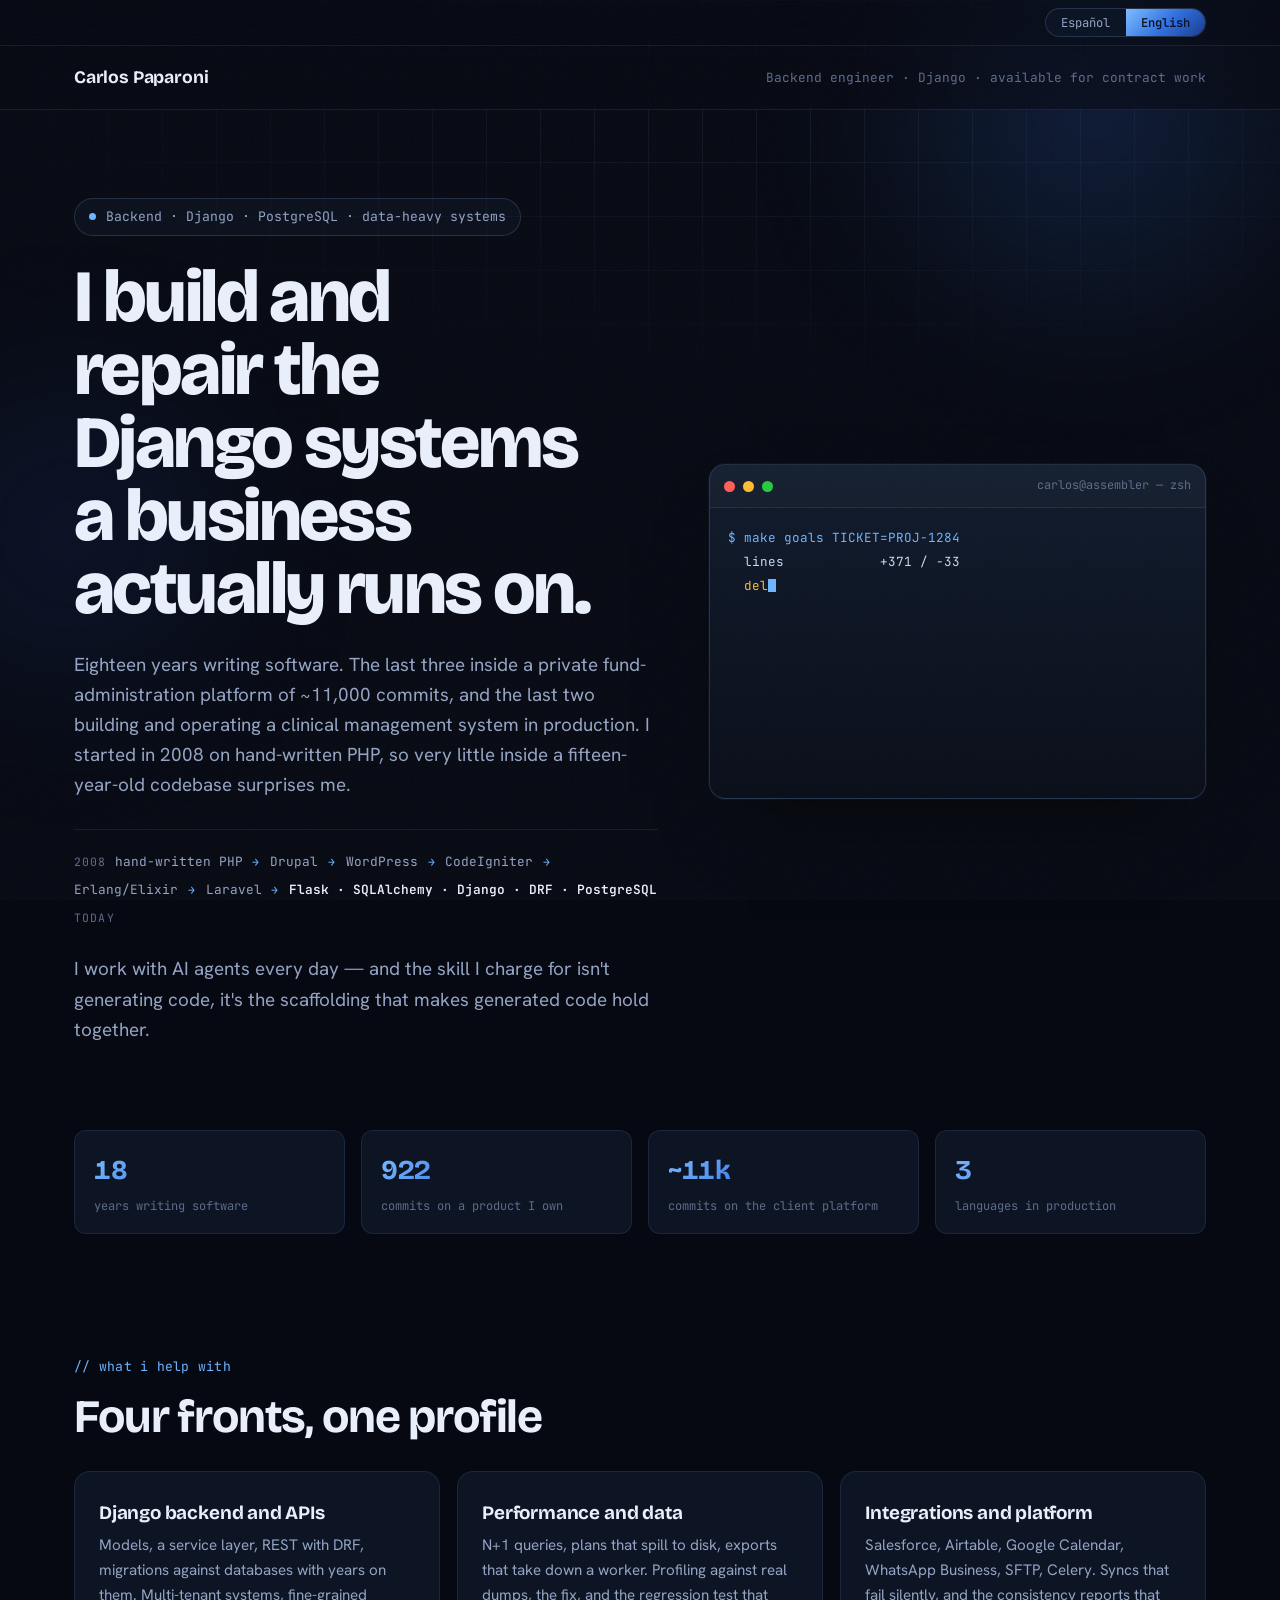
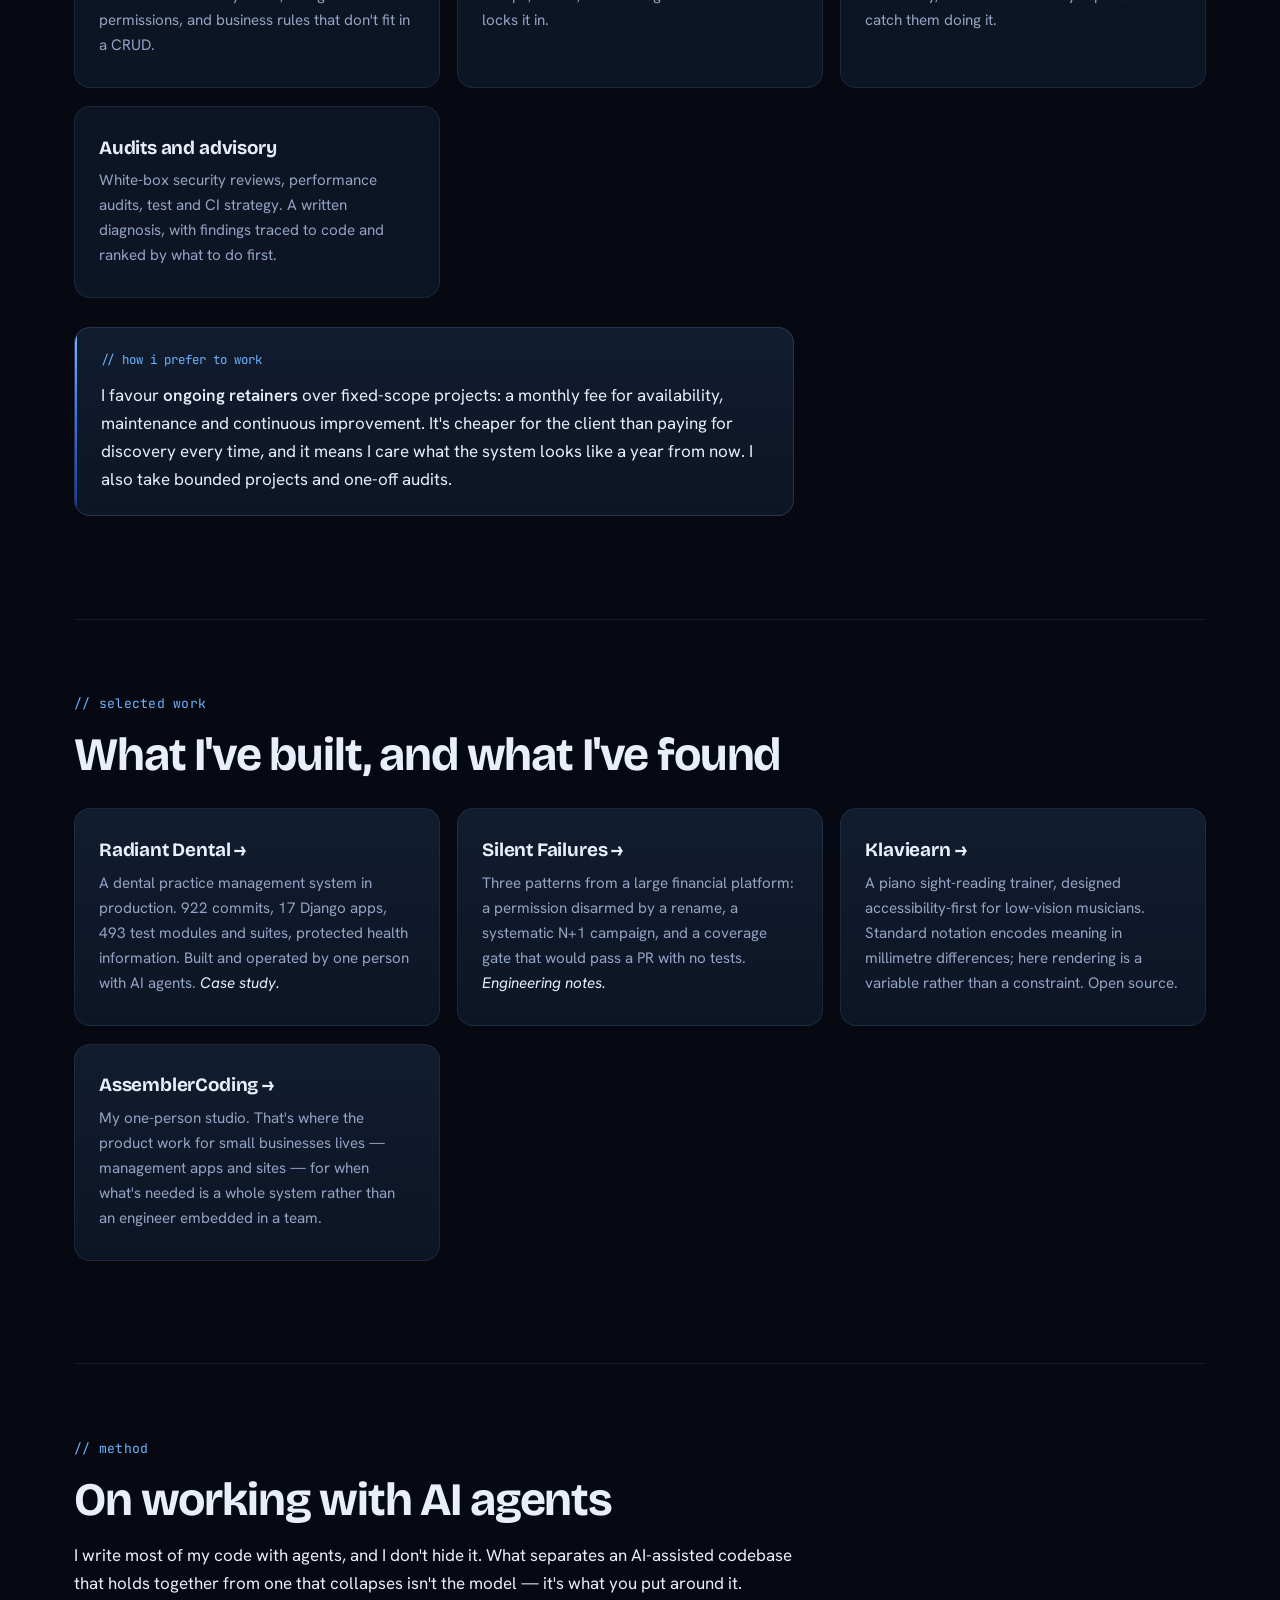
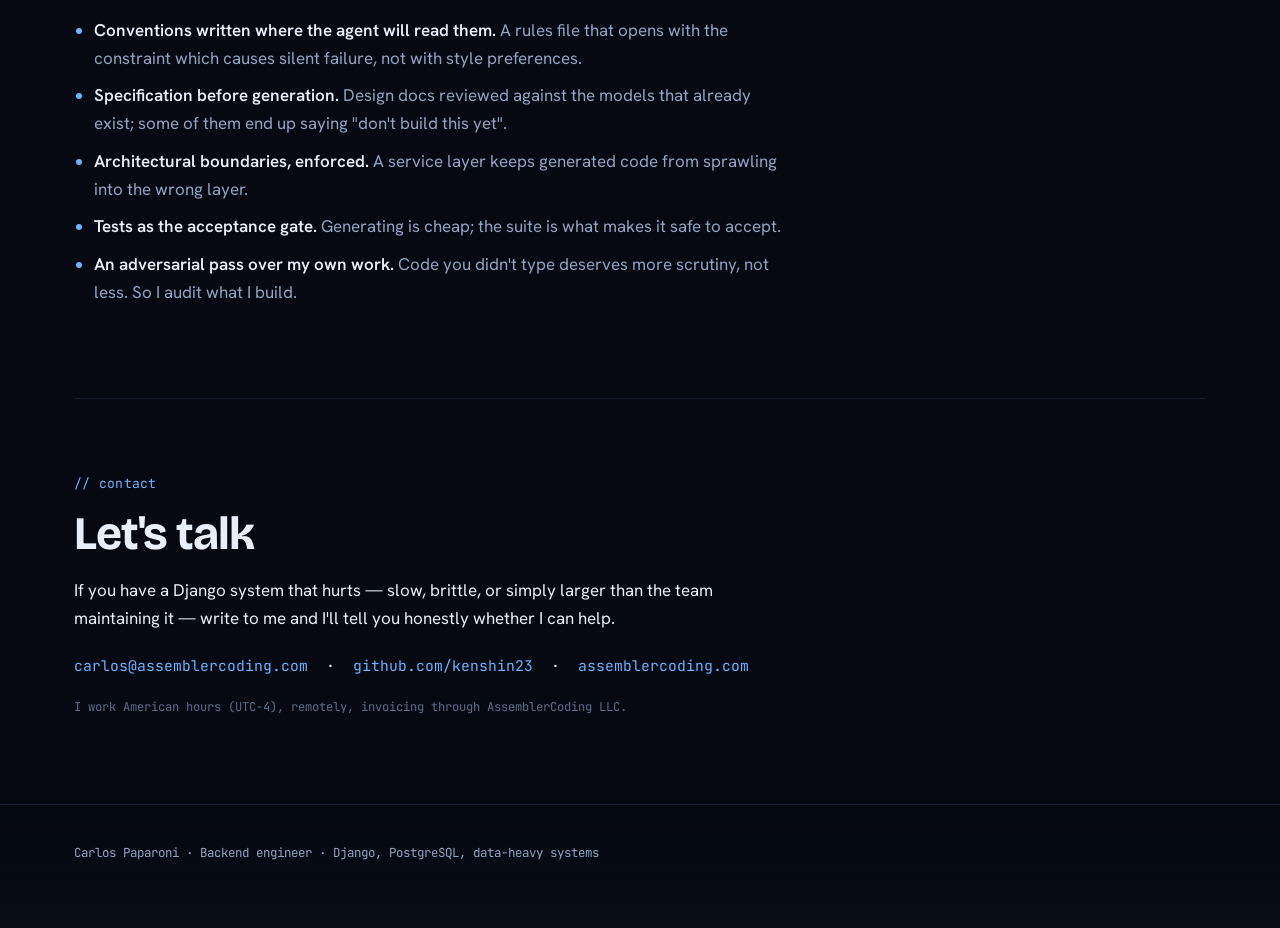
==== commit 96abf759: "Two-column hero with terminal; restyle on the AssemblerCoding system; unify measure; update trajecto" ====
--- a/index.html
+++ b/index.html
@@ -42,11 +42,22 @@
 
 <div class="wrap">
   <div class="hero">
+    <div class="hero-inner">
+      <div class="hero-copy">
     <div class="byline">Backend · Django · PostgreSQL · datos intensivos</div>
     <h1>Construyo y reparo los sistemas Django que sostienen un negocio.</h1>
     <p class="lede col">Dieciocho años escribiendo software. Los últimos tres dentro de una plataforma privada de administración de fondos de ~11.000 commits, y los últimos dos construyendo y operando un sistema de gestión clínica en producción. Empecé en 2008 con sitios en PHP, así que muy poco de lo que hay dentro de una base de código de quince años me sorprende.</p>
     <p class="trajectory col"><span>2008</span> PHP a mano <span class="arrow">→</span> Drupal <span class="arrow">→</span> WordPress <span class="arrow">→</span> CodeIgniter <span class="arrow">→</span> Erlang/Elixir <span class="arrow">→</span> Laravel <span class="arrow">→</span> <b>Flask · SQLAlchemy · Django · DRF · PostgreSQL</b> <span>hoy</span></p>
     <p class="lede col" style="margin-top:22px">Trabajo con agentes de IA todos los días — y la habilidad que cobro no es generar código, sino el andamiaje que hace que ese código se sostenga.</p>
+      </div>
+      <div class="terminal" aria-hidden="true">
+        <div class="term-bar">
+          <span class="tdot"></span><span class="tdot"></span><span class="tdot"></span>
+          <span class="term-title">carlos@assembler — zsh</span>
+        </div>
+        <div class="term-body"><code class="term-code"></code></div>
+      </div>
+    </div>
   </div>
 
   <div class="stats">
@@ -155,11 +166,22 @@
 
 <div class="wrap">
   <div class="hero">
+    <div class="hero-inner">
+      <div class="hero-copy">
     <div class="byline">Backend · Django · PostgreSQL · data-heavy systems</div>
     <h1>I build and repair the Django systems a business actually runs on.</h1>
     <p class="lede col">Eighteen years writing software. The last three inside a private fund-administration platform of ~11,000 commits, and the last two building and operating a clinical management system in production. I started in 2008 on hand-written PHP, so very little inside a fifteen-year-old codebase surprises me.</p>
     <p class="trajectory col"><span>2008</span> hand-written PHP <span class="arrow">→</span> Drupal <span class="arrow">→</span> WordPress <span class="arrow">→</span> CodeIgniter <span class="arrow">→</span> Erlang/Elixir <span class="arrow">→</span> Laravel <span class="arrow">→</span> <b>Flask · SQLAlchemy · Django · DRF · PostgreSQL</b> <span>today</span></p>
     <p class="lede col" style="margin-top:22px">I work with AI agents every day — and the skill I charge for isn't generating code, it's the scaffolding that makes generated code hold together.</p>
+      </div>
+      <div class="terminal" aria-hidden="true">
+        <div class="term-bar">
+          <span class="tdot"></span><span class="tdot"></span><span class="tdot"></span>
+          <span class="term-title">carlos@assembler — zsh</span>
+        </div>
+        <div class="term-body"><code class="term-code"></code></div>
+      </div>
+    </div>
   </div>
 
   <div class="stats">
@@ -283,5 +305,63 @@
 })();
 </script>
 
+
+<script>
+(function () {
+  "use strict";
+  var reduce = matchMedia("(prefers-reduced-motion: reduce)").matches;
+  var SCENES = [
+    [
+      { t: "$ make goals TICKET=PROJ-1284", c: "t-prompt" },
+      { t: "  lines            +371 / -33", c: "" },
+      { t: "  deletion ratio   8.9%   goal 25%+   BELOW", c: "t-warn" },
+      { t: "  test % of net    73.7%  goal 65%+   OK", c: "t-ok" },
+      { t: "", c: "" },
+      { t: "› one genuine cleanup found in touched files", c: "t-dim" }
+    ],
+    [
+      { t: "$ pytest -k query_count_invariant", c: "t-prompt" },
+      { t: "  10 rows    3 queries   PASSED", c: "t-ok" },
+      { t: "  500 rows   3 queries   PASSED", c: "t-ok" },
+      { t: "", c: "" },
+      { t: "✓ query count does not scale with rows", c: "t-ok" },
+      { t: "› the N+1 stays fixed", c: "t-dim" }
+    ]
+  ];
+  function render(lines, upto) {
+    var out = "";
+    for (var i = 0; i < upto; i++) {
+      var l = lines[i];
+      out += l.t ? '<span class="' + l.c + '">' + l.t + "</span>\n" : "\n";
+    }
+    return out;
+  }
+  document.querySelectorAll(".term-code").forEach(function (code) {
+    if (reduce) {
+      code.innerHTML = render(SCENES[0], SCENES[0].length);
+      return;
+    }
+    var scene = 0, li = 0, done = "";
+    function typeLine() {
+      var lines = SCENES[scene];
+      if (li >= lines.length) {
+        setTimeout(function () {
+          scene = (scene + 1) % SCENES.length; li = 0; done = "";
+          code.innerHTML = '<span class="cursor"></span>';
+          setTimeout(typeLine, 400);
+        }, 3400);
+        return;
+      }
+      var line = lines[li], ci = 0, open = '<span class="' + line.c + '">';
+      (function typeChar() {
+        code.innerHTML = done + open + line.t.slice(0, ci) + "</span>" + '<span class="cursor"></span>';
+        if (ci < line.t.length) { ci++; setTimeout(typeChar, 14 + Math.random() * 22); }
+        else { done += line.t ? open + line.t + "</span>\n" : "\n"; li++; setTimeout(typeLine, line.t ? 200 : 80); }
+      })();
+    }
+    setTimeout(typeLine, 600);
+  });
+})();
+</script>
 </body>
 </html>
--- a/assets/site.css
+++ b/assets/site.css
@@ -112,6 +112,37 @@
 .trajectory span{color:var(--faint); font-size:.72rem; letter-spacing:.1em; text-transform:uppercase}
 .trajectory .arrow{color:var(--sky); padding:0 .15em}
 .trajectory b{color:var(--text); font-weight:600}
+
+
+/* ---------- hero: two columns with a terminal ---------- */
+.hero-inner{display:grid; gap:3rem; align-items:start}
+@media (min-width:1000px){
+  .hero-inner{grid-template-columns:1.08fr .92fr; gap:3.2rem; align-items:center}
+  .hero{--measure:100%; --measure-display:100%}
+}
+.hero-copy{min-width:0}
+
+.terminal{
+  border:1px solid var(--line-2); border-radius:var(--r); overflow:hidden;
+  background:linear-gradient(180deg,rgba(17,28,47,.9),rgba(8,13,24,.95));
+  box-shadow:0 40px 80px -40px rgba(0,0,0,.8), 0 0 0 1px rgba(108,180,255,.05);
+  backdrop-filter:blur(8px); min-width:0;
+}
+.term-bar{display:flex; align-items:center; gap:.5rem; padding:.7rem .9rem;
+  border-bottom:1px solid var(--line); background:rgba(255,255,255,.02)}
+.tdot{width:11px; height:11px; border-radius:50%; background:#2a3650}
+.tdot:nth-child(1){background:#ff5f57} .tdot:nth-child(2){background:#febc2e} .tdot:nth-child(3){background:#28c840}
+.term-title{margin-left:auto; font-family:var(--font-mono); font-size:.74rem; color:var(--faint)}
+.term-body{padding:1.1rem 1.15rem; min-height:290px}
+.term-body code{font-family:var(--font-mono); font-size:.79rem; line-height:1.9; color:#c9d6ef; white-space:pre-wrap; display:block}
+.t-prompt{color:var(--sky)}
+.t-ok{color:#28c840}
+.t-warn{color:#febc2e}
+.t-dim{color:var(--faint)}
+.cursor{display:inline-block; width:8px; height:1.05em; background:var(--sky); vertical-align:-2px; animation:blink 1s steps(1) infinite}
+@keyframes blink{50%{opacity:0}}
+@media (prefers-reduced-motion:reduce){.cursor{animation:none}}
+@media (max-width:520px){.term-body{min-height:0} .term-body code{font-size:.72rem}}
 
 /* ---------- stats ---------- */
 .stats{display:grid; grid-template-columns:repeat(auto-fit,minmax(160px,1fr)); gap:1rem; margin:3rem 0}
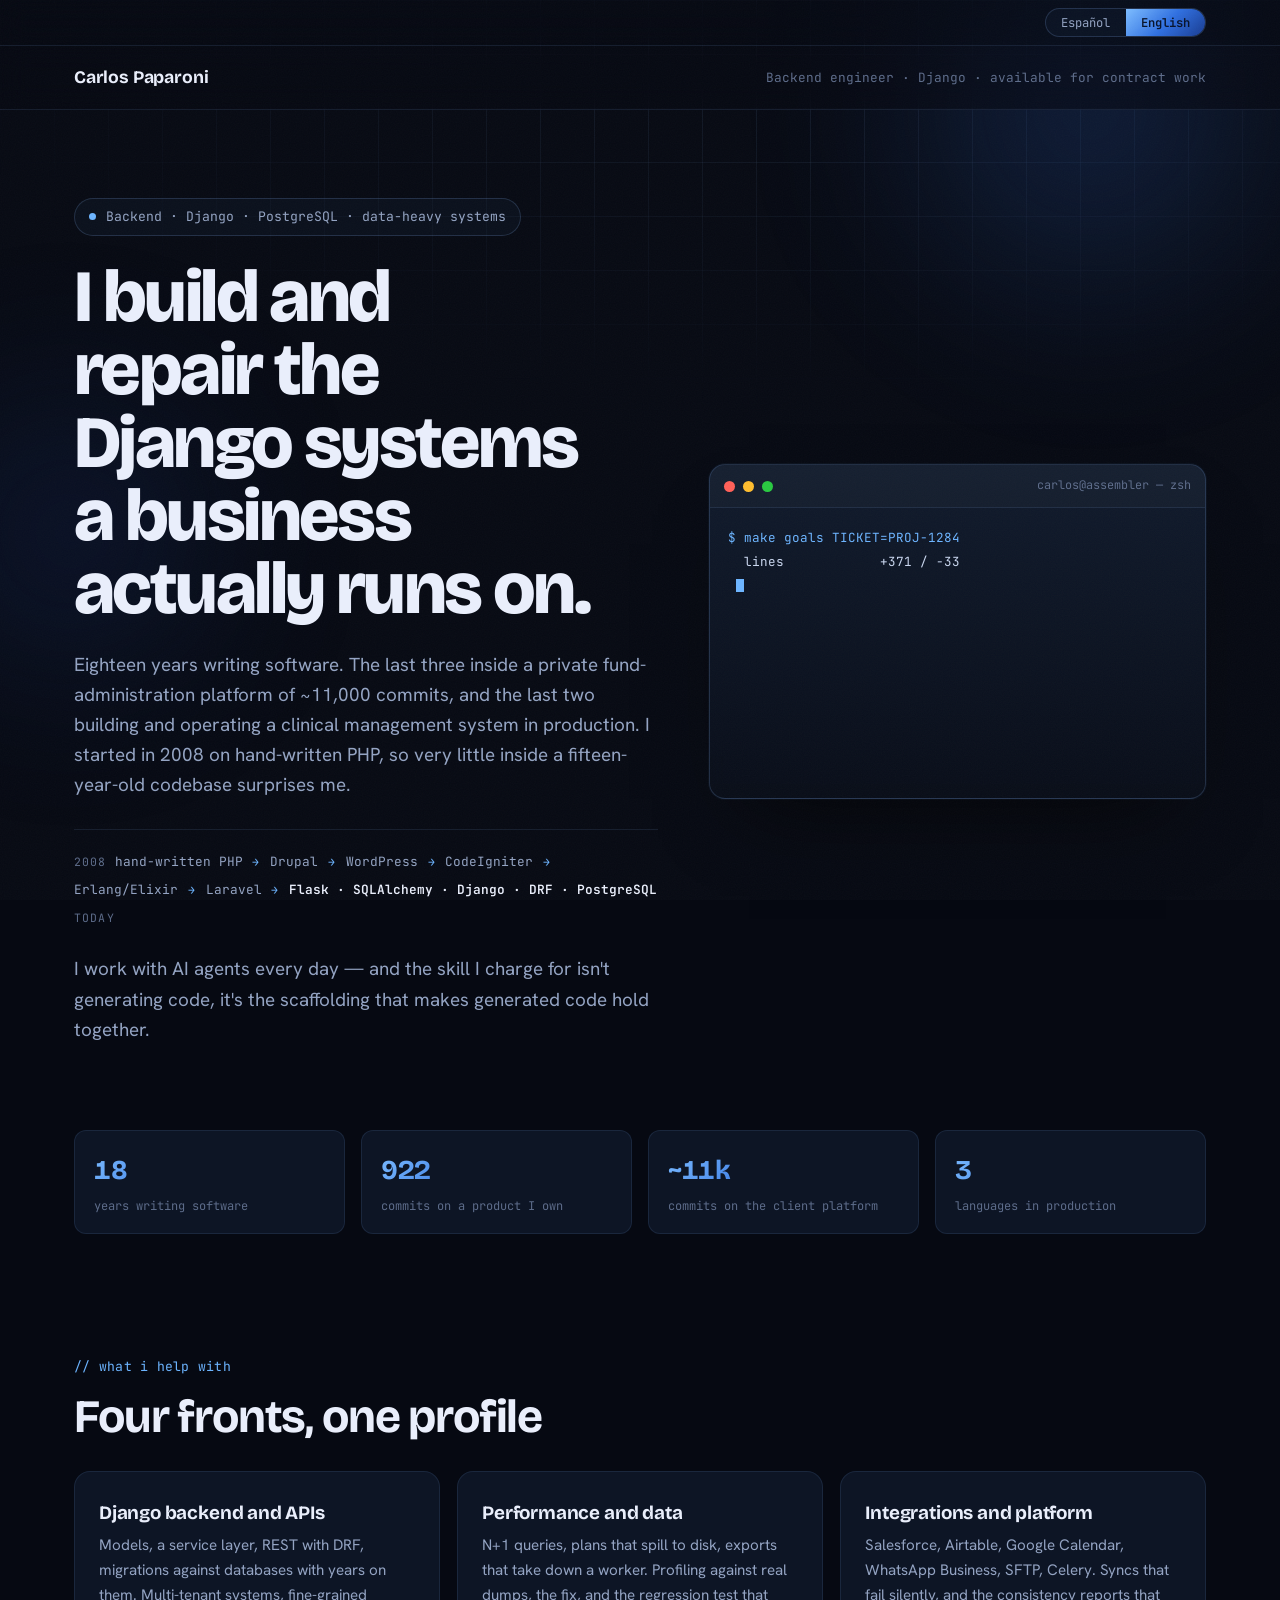
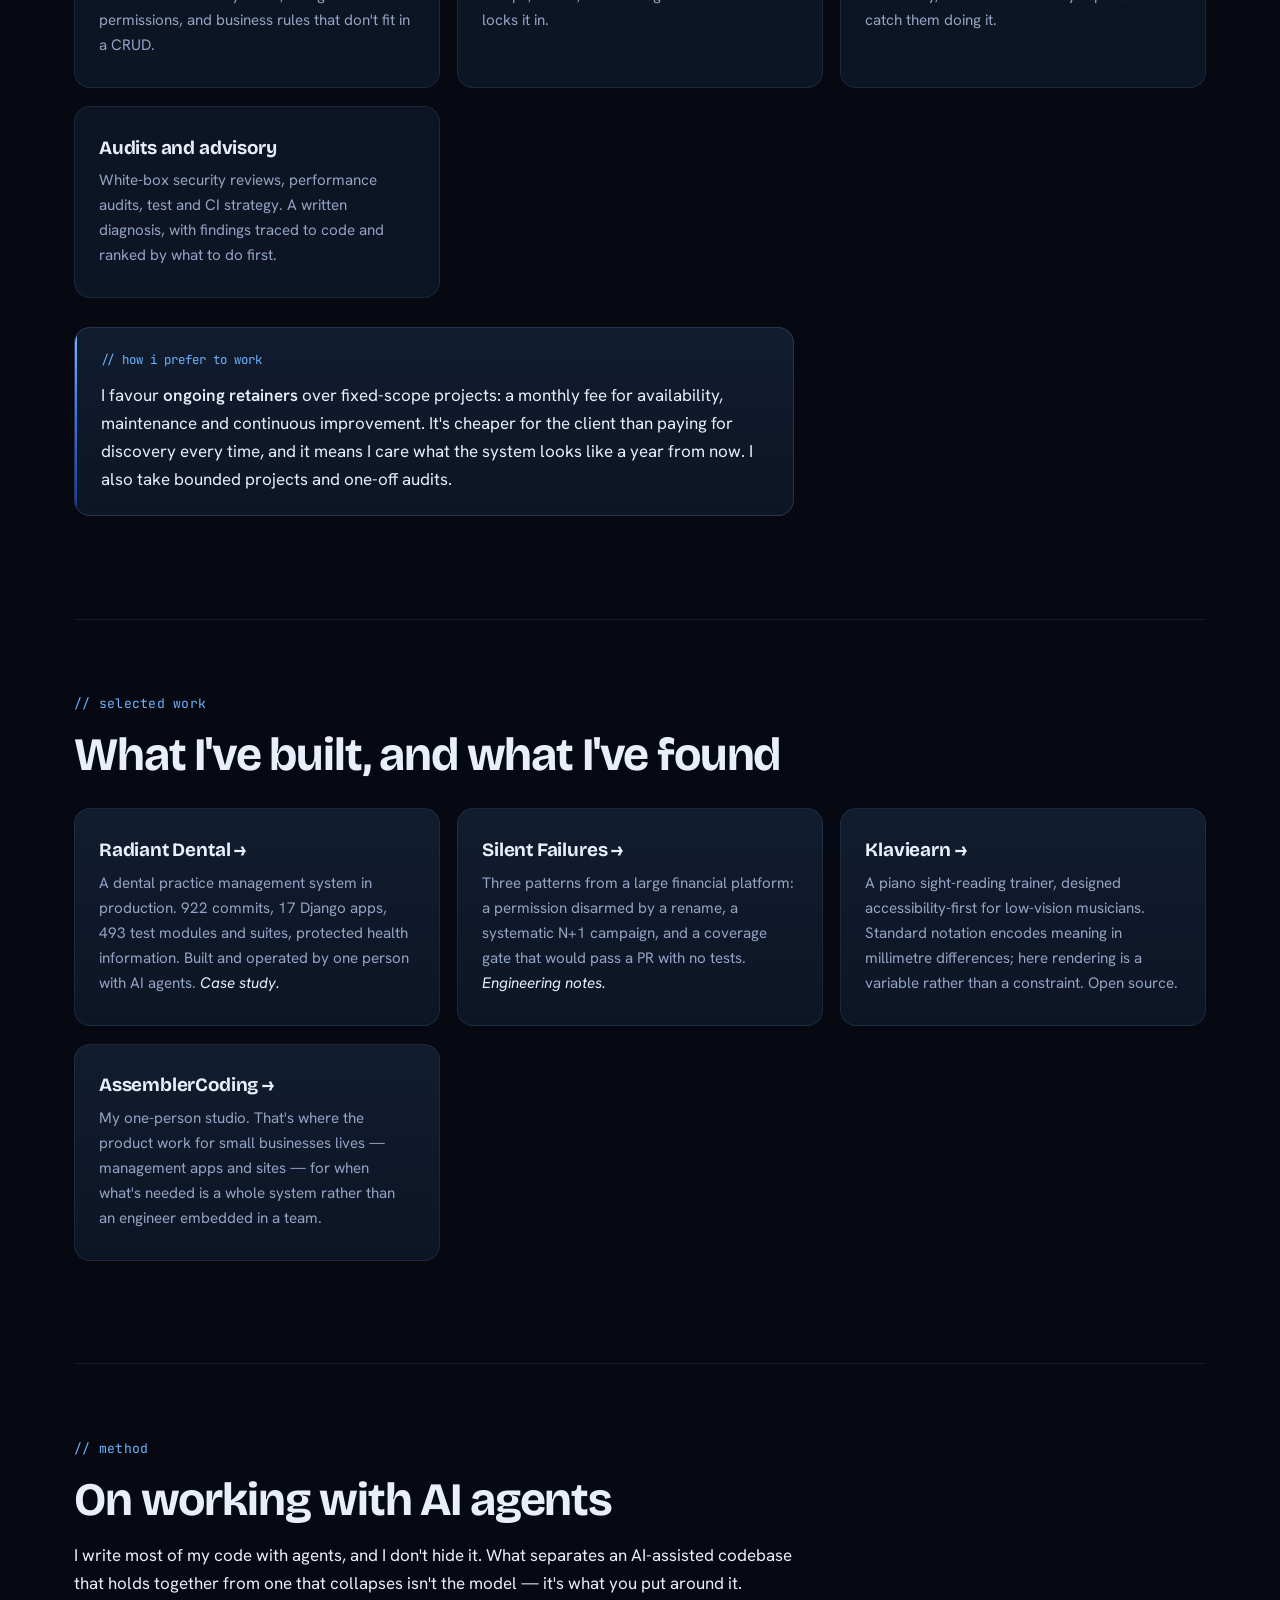
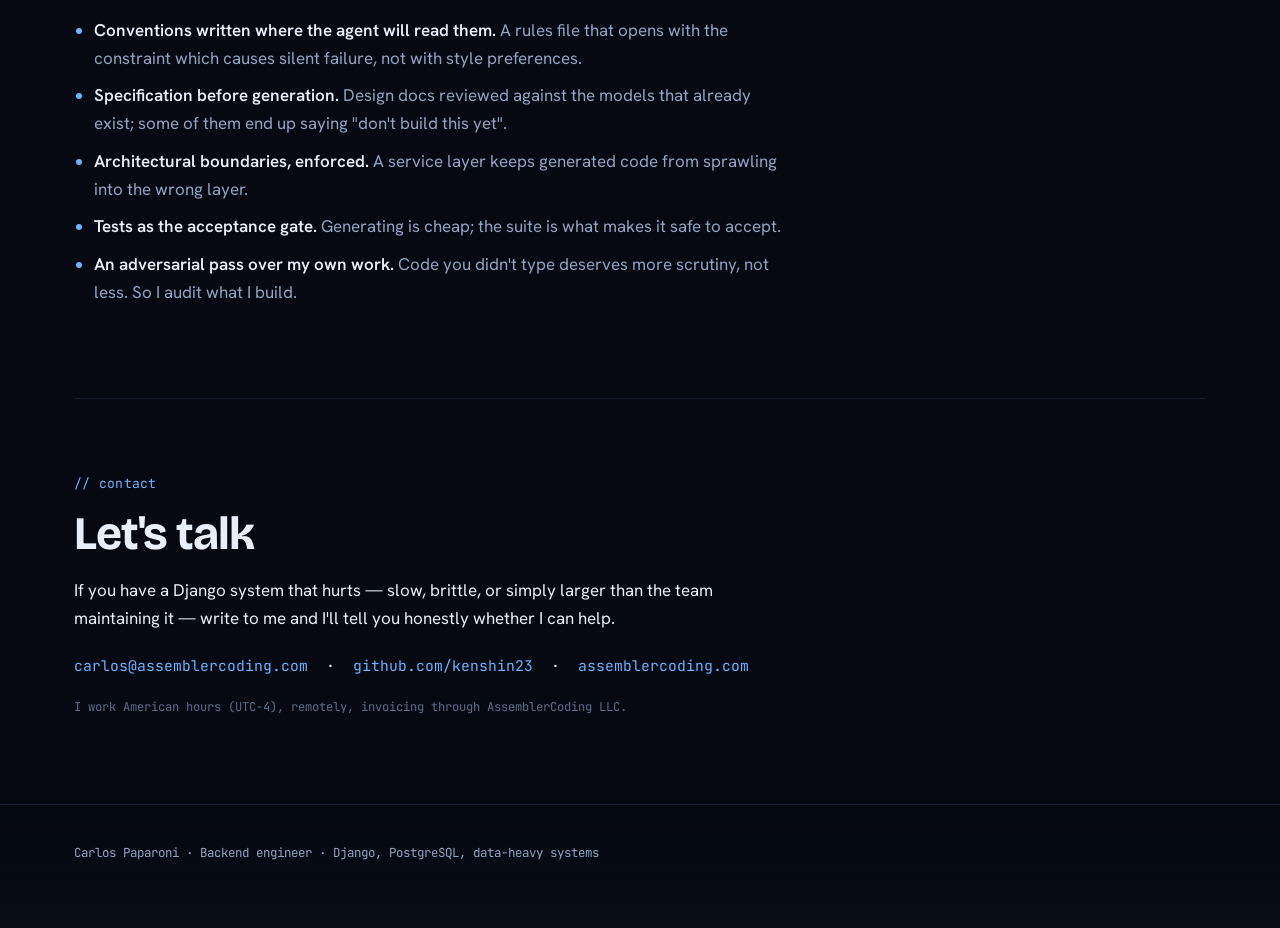
==== commit 059c28da: "Share one language preference key across all pages" ====
--- a/index.html
+++ b/index.html
@@ -12,7 +12,12 @@
 <meta property="og:description" content="Ingeniero backend con dieciocho años construyendo software: Django, PostgreSQL y sistemas con datos intensivos. Disponible para contratos y acompañamiento.">
 <meta property="og:type" content="website">
 <script>
-(function(){var l=null;try{l=localStorage.getItem("cp-lang")||localStorage.getItem("cs-lang")||localStorage.getItem("rd-lang");}catch(e){}
+(function(){var K="site-lang",l=null;try{l=localStorage.getItem(K);
+  if(!l){/* migrate the old per-page keys */
+    var old=["cp-lang","cs-lang","rd-lang"];
+    for(var i=0;i<old.length&&!l;i++){l=localStorage.getItem(old[i]);}
+    if(l){localStorage.setItem(K,l);}}
+}catch(e){}
 document.documentElement.setAttribute("data-lang",l||((navigator.language||"es").toLowerCase().indexOf("es")===0?"es":"en"));})();
 </script>
 <link rel="preconnect" href="https://fonts.googleapis.com">
@@ -284,7 +289,7 @@
 
 <script>
 (function () {
-  var root = document.documentElement, KEY = "cp-lang";
+  var root = document.documentElement, KEY = "site-lang";
   function apply(lang) {
     root.setAttribute("data-lang", lang);
     root.setAttribute("lang", lang);
--- a/assets/site.css
+++ b/assets/site.css
@@ -157,22 +157,30 @@
 /* ---------- cards ---------- */
 .pair{display:grid; grid-template-columns:repeat(auto-fit,minmax(270px,1fr)); gap:1.1rem; margin:1.8rem 0}
 .card{
-  position:relative; overflow:hidden; padding:1.8rem 1.5rem; border-radius:var(--r);
+  position:relative; isolation:isolate; overflow:hidden;
+  padding:1.8rem 1.5rem; border-radius:var(--r);
   background:var(--panel); border:1px solid var(--line);
   transition:transform .35s var(--ease), border-color .35s var(--ease);
 }
-.card::after{content:""; position:absolute; inset:0; opacity:0; background:var(--grad-soft); transition:opacity .35s var(--ease)}
+/* Decorative layers must never eat pointer events: the ::after wash is the
+   last child, so without this it paints over the link and swallows clicks. */
+.card::after{content:""; position:absolute; inset:0; z-index:-1; opacity:0;
+  pointer-events:none; background:var(--grad-soft); transition:opacity .35s var(--ease)}
 .card:hover{transform:translateY(-5px); border-color:var(--line-2)}
 .card:hover::after{opacity:1}
-.card > *{position:relative}
 .card h3{margin-bottom:.5rem}
 .card h3 a{color:var(--text)}
 .card h3 a:hover{color:var(--sky)}
 .card p{color:var(--muted); font-size:.95rem; margin-bottom:0}
 .card:has(h3 a){background:linear-gradient(180deg,var(--panel-2),var(--panel))}
 .card:has(h3 a)::before{content:""; position:absolute; top:0; left:0; right:0; height:2px;
-  background:var(--grad); transform:scaleX(0); transform-origin:left; transition:transform .5s var(--ease); z-index:1}
+  pointer-events:none; background:var(--grad); transform:scaleX(0); transform-origin:left;
+  transition:transform .5s var(--ease); z-index:-1}
 .card:has(h3 a):hover::before{transform:scaleX(1)}
+/* Whole card is the hit area, as on the studio site. */
+.card h3 a::after{content:""; position:absolute; inset:0; z-index:3}
+.card h3 a:focus-visible{outline:none}
+.card:has(h3 a:focus-visible){outline:2px solid var(--sky); outline-offset:3px}
 
 /* ---------- note / callout ---------- */
 .note{
